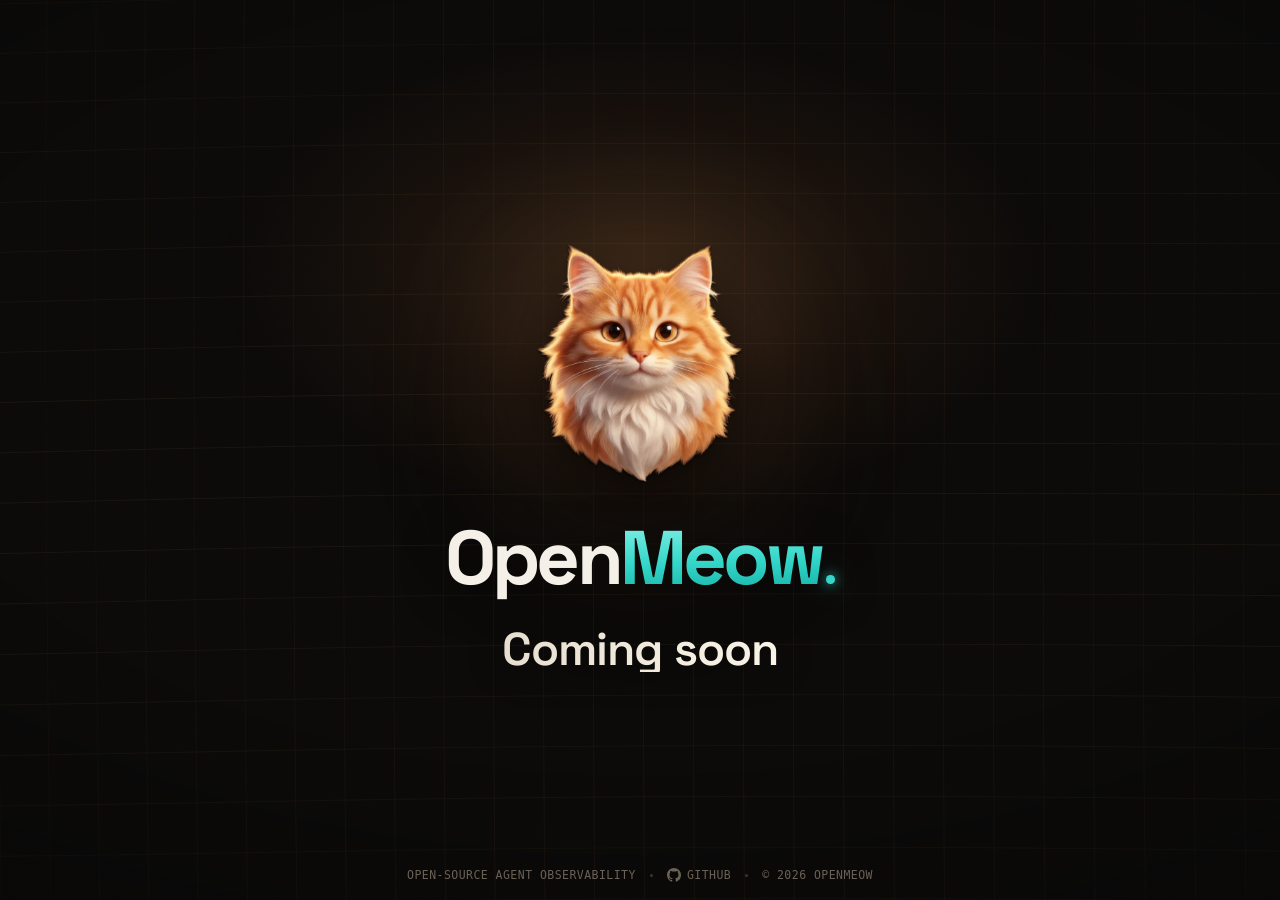
==== preview.html @ 69ee5009 "Preview: teal accent wordmark, drop tagline (warm bg + grid unchanged)" ====
<!DOCTYPE html>
<html lang="en">
<head>
<meta charset="UTF-8" />
<meta name="viewport" content="width=device-width, initial-scale=1.0" />
<title>OpenMeow — See your agents work. Coming soon.</title>
<meta name="description" content="OpenMeow is the open-source observability layer for AI agents. Every process registers as a cat. Coming soon." />
<meta property="og:title" content="OpenMeow — Coming soon" />
<meta property="og:description" content="See your agents work. The open-source observability layer for AI agents." />
<meta property="og:image" content="https://openmeow.io/og.jpg" />
<meta property="og:image:width" content="1200" />
<meta property="og:image:height" content="630" />
<meta property="og:url" content="https://openmeow.io/" />
<meta name="twitter:card" content="summary_large_image" />
<meta name="twitter:image" content="https://openmeow.io/og.jpg" />
<meta name="theme-color" content="#0B0A09" />
<link rel="icon" type="image/svg+xml" href="data:image/svg+xml;utf8,<svg xmlns='http://www.w3.org/2000/svg' viewBox='0 0 100 100'><circle cx='50' cy='55' r='30' fill='%23F2B366'/><path d='M24 34 L30 11 L47 29 Z M76 34 L70 11 L53 29 Z' fill='%23F2B366'/><circle cx='40' cy='53' r='4' fill='%23140F0A'/><circle cx='60' cy='53' r='4' fill='%23140F0A'/></svg>" />
<link rel="preconnect" href="https://fonts.googleapis.com" />
<link rel="preconnect" href="https://fonts.gstatic.com" crossorigin />
<link href="https://fonts.googleapis.com/css2?family=Space+Grotesk:wght@500;600;700&display=swap" rel="stylesheet" />
<style>
  :root {
    --bg: #0B0A09;
    --ink: #F4EFE7;
    --muted: #9A8F82;
    --faint: #6A6157;
    --gold: #F2B366;
    --gold-hi: #FFD9A0;
    --teal-hi: #86F1E7;
    --teal: #33D6C8;
    --teal-lo: #15AEA4;
    --hair: rgba(255,232,205,.10);
    --display: 'Space Grotesk', system-ui, -apple-system, sans-serif;
    --sans: -apple-system, BlinkMacSystemFont, 'SF Pro Text', system-ui, sans-serif;
    --mono: ui-monospace, 'SF Mono', 'JetBrains Mono', Menlo, monospace;
    --ease: cubic-bezier(.22,1,.36,1);
    --ease-out: cubic-bezier(.16,1,.3,1);
  }
  * { margin: 0; padding: 0; box-sizing: border-box; }
  ::selection { background: rgba(51,214,200,.30); color: #EAFFFB; }
  html, body { height: 100%; overscroll-behavior: none; }
  body {
    background: var(--bg);
    color: var(--ink);
    font-family: var(--sans);
    overflow-x: hidden;
    -webkit-font-smoothing: antialiased;
    text-rendering: optimizeLegibility;
  }
  #flow { position: fixed; inset: 0; width: 100%; height: 100%; z-index: 0; display: block; }
  .glow {
    position: fixed; inset: 0; z-index: 1; pointer-events: none;
    background:
      radial-gradient(46% 38% at 50% 30%, rgba(255,170,94,.16) 0%, rgba(255,138,66,.05) 42%, transparent 72%),
      radial-gradient(130% 100% at 50% 42%, transparent 44%, rgba(3,2,1,.62) 100%);
  }
  .grain {
    position: fixed; inset: 0; z-index: 2; pointer-events: none; opacity: .045; mix-blend-mode: overlay;
    background-image: url("data:image/svg+xml,%3Csvg xmlns='http://www.w3.org/2000/svg' width='140' height='140'%3E%3Cfilter id='n'%3E%3CfeTurbulence type='fractalNoise' baseFrequency='0.85' numOctaves='2'/%3E%3C/filter%3E%3Crect width='100%25' height='100%25' filter='url(%23n)'/%3E%3C/svg%3E");
  }
  .wrap {
    position: relative; z-index: 3;
    min-height: 100svh;
    display: flex; flex-direction: column;
    align-items: center; justify-content: center;
    text-align: center; padding: 56px 22px 92px;
  }
  .reveal { opacity: 0; animation: rise .9s var(--ease-out) both; }
  @keyframes rise { from { opacity: 0; transform: translateY(18px); } to { opacity: 1; transform: translateY(0); } }
  .cat-wrap { position: relative; display: block; line-height: 0; animation-delay: .04s; }
  .cat {
    width: min(316px, 56vw);
    aspect-ratio: 1 / 1;
    object-fit: contain;
    will-change: transform;
    animation: float 7.5s var(--ease) infinite;
    filter:
      drop-shadow(0 2px 1px rgba(0,0,0,.55))
      drop-shadow(0 18px 24px rgba(0,0,0,.42))
      drop-shadow(0 44px 60px rgba(0,0,0,.4))
      drop-shadow(0 0 76px rgba(255,150,80,.17));
  }
  @keyframes float { 0%,100% { transform: translateY(0); } 50% { transform: translateY(-11px); } }
  .wordmark {
    font-family: var(--display); font-weight: 700;
    font-size: clamp(33px, 7vw, 76px);
    letter-spacing: -0.05em; line-height: 1;
    margin-top: 12px; user-select: none;
    display: flex; align-items: baseline; justify-content: center;
    filter: drop-shadow(0 6px 24px rgba(0,0,0,.45));
    animation-delay: .16s;
  }
  .wordmark .open { color: var(--ink); }
  .wordmark .meow {
    background: linear-gradient(178deg, var(--teal-hi) 0%, var(--teal) 55%, var(--teal-lo) 100%);
    -webkit-background-clip: text; background-clip: text;
    -webkit-text-fill-color: transparent; color: transparent;
  }
  .wordmark .dot {
    align-self: baseline; margin-left: 0.05em;
    width: 0.115em; height: 0.115em; border-radius: 50%;
    background: var(--teal);
    box-shadow: 0 0 12px rgba(51,214,200,.9), 0 0 26px rgba(51,214,200,.45);
    animation: pulse 3s var(--ease) infinite;
  }
  @keyframes pulse { 0%,100% { opacity: 1; transform: scale(1); } 50% { opacity: .5; transform: scale(.9); } }
  .coming {
    margin-top: 30px;
    font-family: var(--display); font-weight: 600;
    font-size: clamp(23px, 4.2vw, 46px);
    letter-spacing: -0.02em; line-height: 1;
    background: linear-gradient(100deg, #E7DECF 0%, #FBF5EA 42%, #FFFFFF 50%, #FBF5EA 58%, #E7DECF 100%);
    background-size: 260% 100%;
    -webkit-background-clip: text; background-clip: text;
    -webkit-text-fill-color: transparent; color: transparent;
    filter: drop-shadow(0 4px 18px rgba(0,0,0,.35));
    animation: rise .9s var(--ease-out) both, sheen 7s var(--ease) 1s infinite;
    animation-delay: .30s, 0s;
  }
  @keyframes sheen { 0% { background-position: 130% 0; } 55%,100% { background-position: -30% 0; } }
  .foot {
    position: fixed; left: 0; right: 0; bottom: 0; z-index: 3;
    display: flex; align-items: center; justify-content: center; gap: 14px;
    padding: 18px; font-family: var(--mono);
    font-size: 11.5px; letter-spacing: .04em; color: var(--faint);
    text-transform: uppercase;
    animation-delay: .46s;
  }
  .foot a { color: var(--faint); text-decoration: none; display: inline-flex; align-items: center; gap: 6px; border-radius: 6px; transition: color .3s var(--ease); }
  .foot a:hover { color: var(--teal); }
  .foot a:focus-visible { outline: 2px solid var(--teal); outline-offset: 3px; }
  .foot .sep { width: 3px; height: 3px; border-radius: 50%; background: currentColor; opacity: .5; }
  .foot svg { width: 14px; height: 14px; fill: currentColor; }
  @media (max-width: 460px) { .foot .hide-sm { display: none; } }
  @media (orientation: landscape) and (max-height: 560px) {
    .wrap { padding: 20px 22px 40px; }
    .cat { width: min(132px, 30vh); animation: none; }
    .wordmark { font-size: clamp(26px, 4vw, 40px); margin-top: 6px; }
    .coming { margin-top: 10px; font-size: clamp(20px, 3vw, 30px); }
    .foot { position: static; margin-top: 18px; }
  }
  @media (prefers-reduced-motion: reduce) {
    .reveal, .coming { animation: none !important; opacity: 1 !important; transform: none !important; }
    .cat, .wordmark .dot { animation: none; }
    .coming { background-position: 50% 0; }
  }
</style>
</head>
<body>
<canvas id="flow" aria-hidden="true"></canvas>
<div class="glow" aria-hidden="true"></div>
<div class="grain" aria-hidden="true"></div>
<main class="wrap">
  <span class="cat-wrap reveal">
    <img class="cat" src="cat.webp" width="316" height="316"
         alt="A fluffy ginger cat, the OpenMeow mascot, gazing calmly at you" />
  </span>
  <h1 class="wordmark reveal"><span class="open">Open</span><span class="meow">Meow</span><span class="dot" aria-hidden="true"></span></h1>
  <div class="coming">Coming&nbsp;soon</div>
</main>
<footer class="foot reveal">
  <span>Open-source agent observability</span>
  <span class="sep hide-sm" aria-hidden="true"></span>
  <a class="hide-sm" href="https://github.com/EverythingHertz" target="_blank" rel="noopener noreferrer">
    <svg viewBox="0 0 16 16" aria-hidden="true"><path d="M8 0C3.58 0 0 3.58 0 8c0 3.54 2.29 6.53 5.47 7.59.4.07.55-.17.55-.38 0-.19-.01-.82-.01-1.49-2.01.37-2.53-.49-2.69-.94-.09-.23-.48-.94-.82-1.13-.28-.15-.68-.52-.01-.53.63-.01 1.08.58 1.23.82.72 1.21 1.87.87 2.33.66.07-.52.28-.87.51-1.07-1.78-.2-3.64-.89-3.64-3.95 0-.87.31-1.59.82-2.15-.08-.2-.36-1.02.08-2.12 0 0 .67-.21 2.2.82.64-.18 1.32-.27 2-.27.68 0 1.36.09 2 .27 1.53-1.04 2.2-.82 2.2-.82.44 1.1.16 1.92.08 2.12.51.56.82 1.27.82 2.15 0 3.07-1.87 3.75-3.65 3.95.29.25.54.73.54 1.48 0 1.07-.01 1.93-.01 2.2 0 .21.15.46.55.38A8.01 8.01 0 0016 8c0-4.42-3.58-8-8-8z"/></svg>
    GitHub
  </a>
  <span class="sep" aria-hidden="true"></span>
  <span>© 2026 OpenMeow</span>
</footer>
<script>
(() => {
  const canvas = document.getElementById('flow');
  const ctx = canvas.getContext('2d');
  const reduceMotion = matchMedia('(prefers-reduced-motion: reduce)').matches;
  let W, H, DPR, cols, rows, pts;
  const GAP = 50;
  const mouse = { x: -9999, y: -9999, px: -9999, py: -9999, speed: 0, on: false, w: 0 };
  let idle = false;
  function resize() {
    DPR = Math.min(devicePixelRatio || 1, 2);
    W = innerWidth; H = innerHeight;
    canvas.width = W * DPR; canvas.height = H * DPR;
    ctx.setTransform(DPR, 0, 0, DPR, 0, 0);
    cols = Math.ceil(W / GAP) + 3;
    rows = Math.ceil(H / GAP) + 3;
    pts = [];
    for (let j = 0; j < rows; j++)
      for (let i = 0; i < cols; i++)
        pts.push({ ox: (i - 1) * GAP, oy: (j - 1) * GAP, x: 0, y: 0 });
  }
  resize();
  addEventListener('resize', () => { resize(); wake(); if (reduceMotion) requestAnimationFrame(step); });
  function wake() { if (idle) { idle = false; requestAnimationFrame(step); } }
  function track(x, y) {
    mouse.px = mouse.x; mouse.py = mouse.y;
    mouse.x = x; mouse.y = y;
    mouse.speed = mouse.px < -999 ? 0 : Math.min(60, Math.hypot(x - mouse.px, y - mouse.py));
    mouse.on = true; wake();
  }
  addEventListener('pointermove', e => track(e.clientX, e.clientY), { passive: true });
  addEventListener('touchmove', e => { const t = e.touches[0]; if (t) track(t.clientX, t.clientY); }, { passive: true });
  document.documentElement.addEventListener('pointerleave', () => { mouse.on = false; });
  function flowAngle(x, y, t) {
    return Math.sin(x * 0.0015 + t * 0.00020) * 1.6
         + Math.cos(y * 0.0020 - t * 0.00016) * 1.3
         + Math.sin((x + y) * 0.0009 + t * 0.00010) * 1.0;
  }
  const RADIUS = 208, RADIUS2 = RADIUS * RADIUS;
  function step(t) {
    const amp = reduceMotion ? 0 : 6.5;
    mouse.w += ((mouse.on ? 1 : 0) - mouse.w) * 0.09;
    for (const p of pts) {
      const a = flowAngle(p.ox, p.oy, t);
      let dx = Math.cos(a) * amp;
      let dy = Math.sin(a * 1.3) * amp;
      const mx = p.ox - mouse.x, my = p.oy - mouse.y;
      const d2 = mx * mx + my * my;
      if (d2 < RADIUS2) {
        const d = Math.sqrt(d2) || 1;
        const f = (1 - d / RADIUS);
        const push = f * f * (22 + mouse.speed * 0.85) * mouse.w;
        dx += (mx / d) * push; dy += (my / d) * push;
      }
      p.x = p.ox + dx; p.y = p.oy + dy;
    }
    ctx.clearRect(0, 0, W, H);
    for (let j = 0; j < rows; j++) {
      ctx.beginPath();
      for (let i = 0; i < cols; i++) { const p = pts[j * cols + i]; i === 0 ? ctx.moveTo(p.x, p.y) : ctx.lineTo(p.x, p.y); }
      const g = j / rows;
      ctx.strokeStyle = `rgba(240,182,112,${0.028 + 0.03 * Math.sin(g * Math.PI)})`;
      ctx.lineWidth = 1; ctx.stroke();
    }
    for (let i = 0; i < cols; i++) {
      ctx.beginPath();
      for (let j = 0; j < rows; j++) { const p = pts[j * cols + i]; j === 0 ? ctx.moveTo(p.x, p.y) : ctx.lineTo(p.x, p.y); }
      const g = i / cols;
      ctx.strokeStyle = `rgba(226,142,92,${0.026 + 0.03 * Math.sin(g * Math.PI)})`;
      ctx.lineWidth = 1; ctx.stroke();
    }
    if (mouse.w > 0.01) {
      for (const p of pts) {
        const mx = p.ox - mouse.x, my = p.oy - mouse.y;
        const d2 = mx * mx + my * my;
        if (d2 < RADIUS2 * 0.6) {
          const f = 1 - Math.sqrt(d2) / (RADIUS * 0.78);
          ctx.fillStyle = `rgba(255,205,130,${f * 0.5 * mouse.w})`;
          ctx.beginPath(); ctx.arc(p.x, p.y, 1 + f * 1.5, 0, 7); ctx.fill();
        }
      }
      const g = ctx.createRadialGradient(mouse.x, mouse.y, 0, mouse.x, mouse.y, RADIUS);
      g.addColorStop(0, `rgba(255,172,92,${.055 * mouse.w})`);
      g.addColorStop(1, 'rgba(255,172,92,0)');
      ctx.fillStyle = g;
      ctx.fillRect(mouse.x - RADIUS, mouse.y - RADIUS, RADIUS * 2, RADIUS * 2);
    }
    mouse.speed *= 0.92;
    if (reduceMotion && mouse.w < 0.01) { idle = true; } else { requestAnimationFrame(step); }
  }
  requestAnimationFrame(step);
})();
(() => {
  const rm = matchMedia('(prefers-reduced-motion: reduce)').matches;
  const cat = document.querySelector('.cat');
  const glow = document.querySelector('.glow');
  if (rm) return;
  cat.style.animation = 'none';
  let tx = 0, ty = 0, x = 0, y = 0;
  const aim = (cx, cy) => { tx = (cx / innerWidth - .5) * 2; ty = (cy / innerHeight - .5) * 2; };
  addEventListener('pointermove', e => aim(e.clientX, e.clientY), { passive: true });
  addEventListener('touchmove', e => { const t = e.touches[0]; if (t) aim(t.clientX, t.clientY); }, { passive: true });
  (function loop(now) {
    x += (tx - x) * .045; y += (ty - y) * .045;
    const bob = Math.sin(now * 0.00088) * 9;
    cat.style.transform = `translate(${(-x * 9).toFixed(2)}px, ${(-y * 5 + bob).toFixed(2)}px)`;
    glow.style.transform = `translate(${(x * 13).toFixed(2)}px, ${(y * 9).toFixed(2)}px)`;
    requestAnimationFrame(loop);
  })(0);
})();
</script>
</body>
</html>
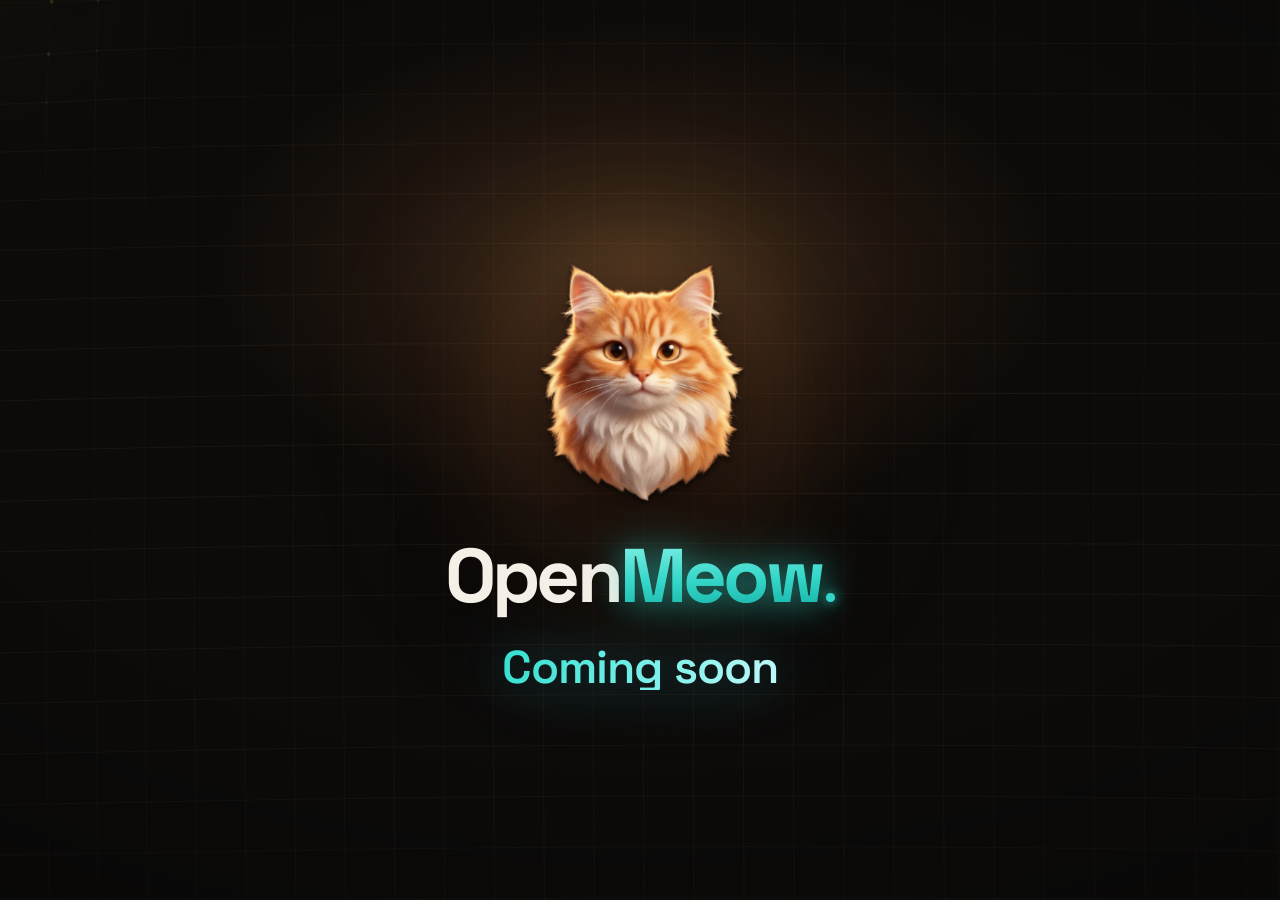
==== commit 2c1e60b1: "Preview: remove footer, cool gradient on Coming soon, deeper shadows + glow" ====
--- a/preview.html
+++ b/preview.html
@@ -51,7 +51,7 @@
   .glow {
     position: fixed; inset: 0; z-index: 1; pointer-events: none;
     background:
-      radial-gradient(46% 38% at 50% 30%, rgba(255,170,94,.16) 0%, rgba(255,138,66,.05) 42%, transparent 72%),
+      radial-gradient(48% 40% at 50% 30%, rgba(255,176,100,.22) 0%, rgba(255,140,68,.07) 42%, transparent 72%),
       radial-gradient(130% 100% at 50% 42%, transparent 44%, rgba(3,2,1,.62) 100%);
   }
   .grain {
@@ -63,7 +63,7 @@
     min-height: 100svh;
     display: flex; flex-direction: column;
     align-items: center; justify-content: center;
-    text-align: center; padding: 56px 22px 92px;
+    text-align: center; padding: 56px 22px 56px;
   }
   .reveal { opacity: 0; animation: rise .9s var(--ease-out) both; }
   @keyframes rise { from { opacity: 0; transform: translateY(18px); } to { opacity: 1; transform: translateY(0); } }
@@ -75,10 +75,11 @@
     will-change: transform;
     animation: float 7.5s var(--ease) infinite;
     filter:
-      drop-shadow(0 2px 1px rgba(0,0,0,.55))
-      drop-shadow(0 18px 24px rgba(0,0,0,.42))
-      drop-shadow(0 44px 60px rgba(0,0,0,.4))
-      drop-shadow(0 0 76px rgba(255,150,80,.17));
+      drop-shadow(0 3px 2px rgba(0,0,0,.6))
+      drop-shadow(0 20px 30px rgba(0,0,0,.5))
+      drop-shadow(0 48px 74px rgba(0,0,0,.46))
+      drop-shadow(0 0 54px rgba(255,150,80,.22))
+      drop-shadow(0 0 110px rgba(255,140,70,.16));
   }
   @keyframes float { 0%,100% { transform: translateY(0); } 50% { transform: translateY(-11px); } }
   .wordmark {
@@ -87,7 +88,7 @@
     letter-spacing: -0.05em; line-height: 1;
     margin-top: 12px; user-select: none;
     display: flex; align-items: baseline; justify-content: center;
-    filter: drop-shadow(0 6px 24px rgba(0,0,0,.45));
+    filter: drop-shadow(0 8px 28px rgba(0,0,0,.55));
     animation-delay: .16s;
   }
   .wordmark .open { color: var(--ink); }
@@ -95,6 +96,7 @@
     background: linear-gradient(178deg, var(--teal-hi) 0%, var(--teal) 55%, var(--teal-lo) 100%);
     -webkit-background-clip: text; background-clip: text;
     -webkit-text-fill-color: transparent; color: transparent;
+    filter: drop-shadow(0 0 22px rgba(51,214,200,.5)) drop-shadow(0 3px 12px rgba(51,214,200,.28));
   }
   .wordmark .dot {
     align-self: baseline; margin-left: 0.05em;
@@ -109,35 +111,20 @@
     font-family: var(--display); font-weight: 600;
     font-size: clamp(23px, 4.2vw, 46px);
     letter-spacing: -0.02em; line-height: 1;
-    background: linear-gradient(100deg, #E7DECF 0%, #FBF5EA 42%, #FFFFFF 50%, #FBF5EA 58%, #E7DECF 100%);
+    background: linear-gradient(100deg, #34E0D0 0%, #7DF0EA 22%, #EAFEFF 50%, #93E0FF 74%, #46B4F2 100%);
     background-size: 260% 100%;
     -webkit-background-clip: text; background-clip: text;
     -webkit-text-fill-color: transparent; color: transparent;
-    filter: drop-shadow(0 4px 18px rgba(0,0,0,.35));
+    filter: drop-shadow(0 4px 18px rgba(0,0,0,.4)) drop-shadow(0 0 26px rgba(79,208,232,.42));
     animation: rise .9s var(--ease-out) both, sheen 7s var(--ease) 1s infinite;
     animation-delay: .30s, 0s;
   }
   @keyframes sheen { 0% { background-position: 130% 0; } 55%,100% { background-position: -30% 0; } }
-  .foot {
-    position: fixed; left: 0; right: 0; bottom: 0; z-index: 3;
-    display: flex; align-items: center; justify-content: center; gap: 14px;
-    padding: 18px; font-family: var(--mono);
-    font-size: 11.5px; letter-spacing: .04em; color: var(--faint);
-    text-transform: uppercase;
-    animation-delay: .46s;
-  }
-  .foot a { color: var(--faint); text-decoration: none; display: inline-flex; align-items: center; gap: 6px; border-radius: 6px; transition: color .3s var(--ease); }
-  .foot a:hover { color: var(--teal); }
-  .foot a:focus-visible { outline: 2px solid var(--teal); outline-offset: 3px; }
-  .foot .sep { width: 3px; height: 3px; border-radius: 50%; background: currentColor; opacity: .5; }
-  .foot svg { width: 14px; height: 14px; fill: currentColor; }
-  @media (max-width: 460px) { .foot .hide-sm { display: none; } }
   @media (orientation: landscape) and (max-height: 560px) {
     .wrap { padding: 20px 22px 40px; }
     .cat { width: min(132px, 30vh); animation: none; }
     .wordmark { font-size: clamp(26px, 4vw, 40px); margin-top: 6px; }
     .coming { margin-top: 10px; font-size: clamp(20px, 3vw, 30px); }
-    .foot { position: static; margin-top: 18px; }
   }
   @media (prefers-reduced-motion: reduce) {
     .reveal, .coming { animation: none !important; opacity: 1 !important; transform: none !important; }
@@ -158,16 +145,6 @@
   <h1 class="wordmark reveal"><span class="open">Open</span><span class="meow">Meow</span><span class="dot" aria-hidden="true"></span></h1>
   <div class="coming">Coming&nbsp;soon</div>
 </main>
-<footer class="foot reveal">
-  <span>Open-source agent observability</span>
-  <span class="sep hide-sm" aria-hidden="true"></span>
-  <a class="hide-sm" href="https://github.com/EverythingHertz" target="_blank" rel="noopener noreferrer">
-    <svg viewBox="0 0 16 16" aria-hidden="true"><path d="M8 0C3.58 0 0 3.58 0 8c0 3.54 2.29 6.53 5.47 7.59.4.07.55-.17.55-.38 0-.19-.01-.82-.01-1.49-2.01.37-2.53-.49-2.69-.94-.09-.23-.48-.94-.82-1.13-.28-.15-.68-.52-.01-.53.63-.01 1.08.58 1.23.82.72 1.21 1.87.87 2.33.66.07-.52.28-.87.51-1.07-1.78-.2-3.64-.89-3.64-3.95 0-.87.31-1.59.82-2.15-.08-.2-.36-1.02.08-2.12 0 0 .67-.21 2.2.82.64-.18 1.32-.27 2-.27.68 0 1.36.09 2 .27 1.53-1.04 2.2-.82 2.2-.82.44 1.1.16 1.92.08 2.12.51.56.82 1.27.82 2.15 0 3.07-1.87 3.75-3.65 3.95.29.25.54.73.54 1.48 0 1.07-.01 1.93-.01 2.2 0 .21.15.46.55.38A8.01 8.01 0 0016 8c0-4.42-3.58-8-8-8z"/></svg>
-    GitHub
-  </a>
-  <span class="sep" aria-hidden="true"></span>
-  <span>© 2026 OpenMeow</span>
-</footer>
 <script>
 (() => {
   const canvas = document.getElementById('flow');
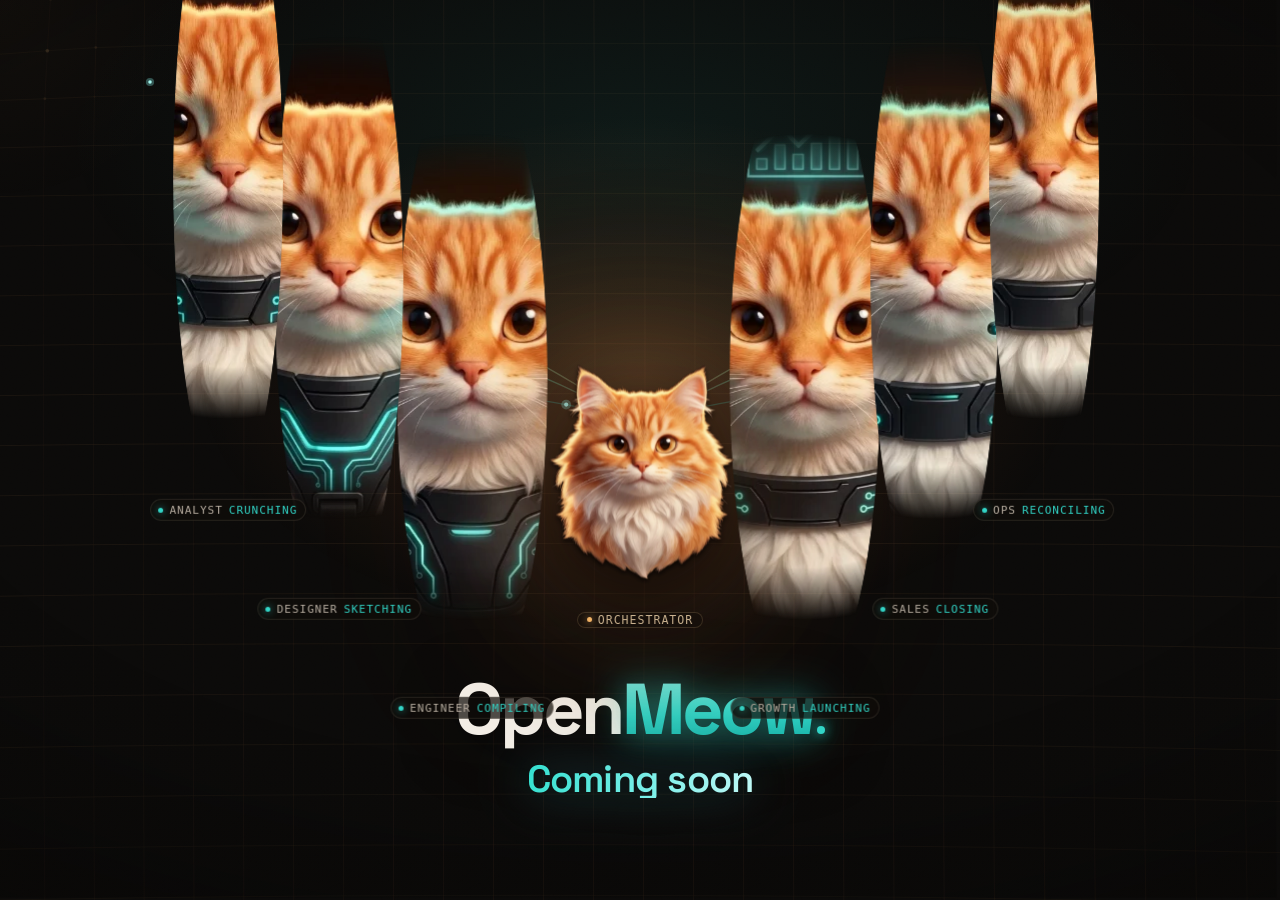
==== commit e632f5cf: "Preview: orchestrator constellation — agent team V-formation, light threads, live status" ====
--- a/preview.html
+++ b/preview.html
@@ -18,6 +18,7 @@
 <link rel="preconnect" href="https://fonts.googleapis.com" />
 <link rel="preconnect" href="https://fonts.gstatic.com" crossorigin />
 <link href="https://fonts.googleapis.com/css2?family=Space+Grotesk:wght@500;600;700&display=swap" rel="stylesheet" />
+<link rel="preload" as="image" href="cat.webp" />
 <style>
   :root {
     --bg: #0B0A09;
@@ -51,7 +52,8 @@
   .glow {
     position: fixed; inset: 0; z-index: 1; pointer-events: none;
     background:
-      radial-gradient(48% 40% at 50% 30%, rgba(255,176,100,.22) 0%, rgba(255,140,68,.07) 42%, transparent 72%),
+      radial-gradient(48% 40% at 50% 42%, rgba(255,176,100,.20) 0%, rgba(255,140,68,.06) 42%, transparent 72%),
+      radial-gradient(70% 46% at 50% 16%, rgba(51,214,200,.075) 0%, transparent 64%),
       radial-gradient(130% 100% at 50% 42%, transparent 44%, rgba(3,2,1,.62) 100%);
   }
   .grain {
@@ -63,17 +65,101 @@
     min-height: 100svh;
     display: flex; flex-direction: column;
     align-items: center; justify-content: center;
-    text-align: center; padding: 56px 22px 56px;
+    text-align: center; padding: 24px 10px 44px;
   }
   .reveal { opacity: 0; animation: rise .9s var(--ease-out) both; }
   @keyframes rise { from { opacity: 0; transform: translateY(18px); } to { opacity: 1; transform: translateY(0); } }
-  .cat-wrap { position: relative; display: block; line-height: 0; animation-delay: .04s; }
+  .stage {
+    position: relative;
+    width: min(980px, 100vw, 118svh);
+    aspect-ratio: 1000 / 590;
+    flex: none;
+  }
+  .threads { position: absolute; inset: 0; width: 100%; height: 100%; z-index: 1; overflow: visible; }
+  .threads path {
+    fill: none;
+    stroke: url(#tgrad);
+    stroke-width: 1.4;
+    stroke-linecap: round;
+    stroke-dasharray: 1;
+    stroke-dashoffset: 1;
+    animation: draw 1.1s var(--ease) forwards;
+  }
+  @keyframes draw { to { stroke-dashoffset: 0; } }
+  .packet { fill: #A5F6EE; }
+  .packet-halo { fill: rgba(134,241,231,.32); }
+  .agent {
+    position: absolute; z-index: 2;
+    transform: translate(-50%, -50%);
+    display: flex; flex-direction: column; align-items: center; gap: 2.2%;
+    opacity: 0;
+    animation: assemble .8s var(--ease-out) both;
+    will-change: transform;
+  }
+  @keyframes assemble {
+    from { opacity: 0; transform: translate(-50%, -34%) scale(.62); filter: blur(4px); }
+    to   { opacity: 1; transform: translate(-50%, -50%) scale(1); filter: blur(0); }
+  }
+  .agent .pic {
+    width: 100%; aspect-ratio: 1; border-radius: 50%;
+    object-fit: cover;
+    -webkit-mask-image: radial-gradient(circle, #000 58%, transparent 74%);
+    mask-image: radial-gradient(circle, #000 58%, transparent 74%);
+    filter:
+      drop-shadow(0 10px 22px rgba(0,0,0,.55))
+      drop-shadow(0 0 34px rgba(51,214,200,.16));
+    animation: bob 6.4s var(--ease) infinite;
+  }
+  .agent:nth-child(odd) .pic { animation-delay: -3.2s; }
+  @keyframes bob { 0%,100% { transform: translateY(0); } 50% { transform: translateY(-4.5%); } }
+  .agent .tag {
+    display: inline-flex; align-items: center; gap: 6px;
+    font-family: var(--mono); font-size: clamp(8.5px, .95vw, 11px);
+    letter-spacing: .09em; color: #B9AFA2; text-transform: uppercase;
+    padding: .34em .7em; border-radius: 999px;
+    background: rgba(16,13,11,.72);
+    border: 1px solid var(--hair);
+    backdrop-filter: blur(6px);
+    -webkit-backdrop-filter: blur(6px);
+    white-space: nowrap;
+  }
+  .agent .tag .st { color: var(--teal); }
+  .agent .tag .dot {
+    width: 5px; height: 5px; border-radius: 50%;
+    background: var(--teal);
+    box-shadow: 0 0 8px rgba(51,214,200,.9);
+    animation: beat 2.2s var(--ease) infinite;
+  }
+  @keyframes beat { 0%,100% { opacity: 1; transform: scale(1);} 50% { opacity: .35; transform: scale(.7);} }
+  .a1 { left: 33%;   top: 53%; width: 15.4%; --d: .45; animation-delay: .55s; }
+  .a2 { left: 67%;   top: 53%; width: 15.4%; --d: .45; animation-delay: .64s; }
+  .a3 { left: 19.6%; top: 36%; width: 13.2%; --d: .7;  animation-delay: .73s; }
+  .a4 { left: 80.4%; top: 36%; width: 13.2%; --d: .7;  animation-delay: .82s; }
+  .a5 { left: 8.4%;  top: 19%; width: 11.2%; --d: 1;   animation-delay: .91s; }
+  .a6 { left: 91.6%; top: 19%; width: 11.2%; --d: 1;   animation-delay: 1s; }
+  .t1 { animation-delay: .8s; }
+  .t2 { animation-delay: .89s; }
+  .t3 { animation-delay: .98s; }
+  .t4 { animation-delay: 1.07s; }
+  .t5 { animation-delay: 1.16s; }
+  .t6 { animation-delay: 1.25s; }
+  .cat-wrap {
+    position: absolute; z-index: 3;
+    left: 50%; top: 66.5%;
+    width: 29%;
+    line-height: 0;
+    opacity: 0;
+    animation: riseC .9s var(--ease-out) .04s both;
+  }
+  @keyframes riseC {
+    from { opacity: 0; transform: translate(-50%, -44%); }
+    to   { opacity: 1; transform: translate(-50%, -50%); }
+  }
   .cat {
-    width: min(316px, 56vw);
+    width: 100%;
     aspect-ratio: 1 / 1;
     object-fit: contain;
     will-change: transform;
-    animation: float 7.5s var(--ease) infinite;
     filter:
       drop-shadow(0 3px 2px rgba(0,0,0,.6))
       drop-shadow(0 20px 30px rgba(0,0,0,.5))
@@ -81,15 +167,34 @@
       drop-shadow(0 0 54px rgba(255,150,80,.22))
       drop-shadow(0 0 110px rgba(255,140,70,.16));
   }
-  @keyframes float { 0%,100% { transform: translateY(0); } 50% { transform: translateY(-11px); } }
+  .orch {
+    position: absolute; left: 50%; top: 96%;
+    transform: translateX(-50%);
+    display: inline-flex; align-items: center; gap: 6px;
+    font-family: var(--mono); font-size: clamp(9px, 1vw, 11.5px);
+    letter-spacing: .09em; color: #C9B18F; text-transform: uppercase;
+    padding: .36em .75em; border-radius: 999px;
+    background: rgba(22,16,11,.78);
+    border: 1px solid rgba(255,208,150,.16);
+    backdrop-filter: blur(6px);
+    -webkit-backdrop-filter: blur(6px);
+    white-space: nowrap;
+  }
+  .orch .dot {
+    width: 5px; height: 5px; border-radius: 50%;
+    background: var(--gold);
+    box-shadow: 0 0 8px rgba(242,179,102,.95);
+    animation: beat 2.2s var(--ease) infinite;
+  }
   .wordmark {
     font-family: var(--display); font-weight: 700;
-    font-size: clamp(33px, 7vw, 76px);
+    font-size: clamp(33px, 6.4vw, 72px);
     letter-spacing: -0.05em; line-height: 1;
-    margin-top: 12px; user-select: none;
+    margin-top: clamp(4px, 1.4vh, 18px);
+    user-select: none;
     display: flex; align-items: baseline; justify-content: center;
     filter: drop-shadow(0 8px 28px rgba(0,0,0,.55));
-    animation-delay: .16s;
+    animation-delay: 1.15s;
   }
   .wordmark .open { color: var(--ink); }
   .wordmark .meow {
@@ -98,7 +203,7 @@
     -webkit-text-fill-color: transparent; color: transparent;
     filter: drop-shadow(0 0 22px rgba(51,214,200,.5)) drop-shadow(0 3px 12px rgba(51,214,200,.28));
   }
-  .wordmark .dot {
+  .wordmark .dotp {
     align-self: baseline; margin-left: 0.05em;
     width: 0.115em; height: 0.115em; border-radius: 50%;
     background: var(--teal);
@@ -107,28 +212,37 @@
   }
   @keyframes pulse { 0%,100% { opacity: 1; transform: scale(1); } 50% { opacity: .5; transform: scale(.9); } }
   .coming {
-    margin-top: 30px;
+    margin-top: clamp(8px, 1.6vh, 20px);
     font-family: var(--display); font-weight: 600;
-    font-size: clamp(23px, 4.2vw, 46px);
+    font-size: clamp(20px, 3.4vw, 38px);
     letter-spacing: -0.02em; line-height: 1;
     background: linear-gradient(100deg, #34E0D0 0%, #7DF0EA 22%, #EAFEFF 50%, #93E0FF 74%, #46B4F2 100%);
     background-size: 260% 100%;
     -webkit-background-clip: text; background-clip: text;
     -webkit-text-fill-color: transparent; color: transparent;
     filter: drop-shadow(0 4px 18px rgba(0,0,0,.4)) drop-shadow(0 0 26px rgba(79,208,232,.42));
-    animation: rise .9s var(--ease-out) both, sheen 7s var(--ease) 1s infinite;
-    animation-delay: .30s, 0s;
+    animation: rise .9s var(--ease-out) both, sheen 7s var(--ease) 1.4s infinite;
+    animation-delay: 1.3s, 0s;
   }
   @keyframes sheen { 0% { background-position: 130% 0; } 55%,100% { background-position: -30% 0; } }
+  @media (max-width: 640px) {
+    .stage { width: 128vw; margin: 0 -14vw; }
+    .a5, .a6, .t5, .t6 { display: none; }
+    .threads g circle:nth-of-type(n+9) { display: none; }
+  }
   @media (orientation: landscape) and (max-height: 560px) {
-    .wrap { padding: 20px 22px 40px; }
-    .cat { width: min(132px, 30vh); animation: none; }
-    .wordmark { font-size: clamp(26px, 4vw, 40px); margin-top: 6px; }
-    .coming { margin-top: 10px; font-size: clamp(20px, 3vw, 30px); }
+    .wrap { padding: 12px 10px 24px; }
+    .stage { width: min(128vh, 96vw); }
+    .wordmark { font-size: clamp(24px, 4vw, 38px); margin-top: 4px; }
+    .coming { margin-top: 6px; font-size: clamp(17px, 2.6vw, 26px); }
   }
   @media (prefers-reduced-motion: reduce) {
     .reveal, .coming { animation: none !important; opacity: 1 !important; transform: none !important; }
-    .cat, .wordmark .dot { animation: none; }
+    .agent { animation: none !important; opacity: 1 !important; transform: translate(-50%,-50%) !important; filter: none !important; }
+    .cat-wrap { animation: none !important; opacity: 1 !important; transform: translate(-50%,-50%) !important; }
+    .agent .pic, .agent .tag .dot, .orch .dot, .wordmark .dotp { animation: none; }
+    .threads path { animation: none; stroke-dashoffset: 0; }
+    .packet, .packet-halo { display: none; }
     .coming { background-position: 50% 0; }
   }
 </style>
@@ -138,11 +252,49 @@
 <div class="glow" aria-hidden="true"></div>
 <div class="grain" aria-hidden="true"></div>
 <main class="wrap">
-  <span class="cat-wrap reveal">
-    <img class="cat" src="cat.webp" width="316" height="316"
-         alt="A fluffy ginger cat, the OpenMeow mascot, gazing calmly at you" />
-  </span>
-  <h1 class="wordmark reveal"><span class="open">Open</span><span class="meow">Meow</span><span class="dot" aria-hidden="true"></span></h1>
+  <div class="stage" role="img" aria-label="A ginger cat orchestrator connected by threads of light to its team of AI agent cats: engineer, growth, designer, sales, analyst, and operations">
+    <svg class="threads" viewBox="0 0 1000 590" preserveAspectRatio="none" aria-hidden="true">
+      <defs>
+        <linearGradient id="tgrad" x1="0" y1="1" x2="0" y2="0">
+          <stop offset="0" stop-color="rgba(242,179,102,.34)"/>
+          <stop offset=".45" stop-color="rgba(51,214,200,.30)"/>
+          <stop offset="1" stop-color="rgba(51,214,200,.12)"/>
+        </linearGradient>
+      </defs>
+      <path class="t1" pathLength="1" d="M500,352 C455,330 400,326 330,313"/>
+      <path class="t2" pathLength="1" d="M500,352 C545,330 600,326 670,313"/>
+      <path class="t3" pathLength="1" d="M500,352 C420,300 305,268 196,212"/>
+      <path class="t4" pathLength="1" d="M500,352 C580,300 695,268 804,212"/>
+      <path class="t5" pathLength="1" d="M500,352 C390,270 220,205 84,112"/>
+      <path class="t6" pathLength="1" d="M500,352 C610,270 780,205 916,112"/>
+      <g aria-hidden="true">
+        <circle class="packet-halo" r="5"><animateMotion dur="3.2s" begin="1.8s" repeatCount="indefinite" path="M330,313 C400,326 455,330 500,352"/></circle>
+        <circle class="packet" r="2.1"><animateMotion dur="3.2s" begin="1.8s" repeatCount="indefinite" path="M330,313 C400,326 455,330 500,352"/></circle>
+        <circle class="packet-halo" r="5"><animateMotion dur="3.4s" begin="2.5s" repeatCount="indefinite" path="M670,313 C600,326 545,330 500,352"/></circle>
+        <circle class="packet" r="2.1"><animateMotion dur="3.4s" begin="2.5s" repeatCount="indefinite" path="M670,313 C600,326 545,330 500,352"/></circle>
+        <circle class="packet-halo" r="4.6"><animateMotion dur="4s" begin="2.1s" repeatCount="indefinite" path="M196,212 C305,268 420,300 500,352"/></circle>
+        <circle class="packet" r="1.9"><animateMotion dur="4s" begin="2.1s" repeatCount="indefinite" path="M196,212 C305,268 420,300 500,352"/></circle>
+        <circle class="packet-halo" r="4.6"><animateMotion dur="4.2s" begin="3s" repeatCount="indefinite" path="M804,212 C695,268 580,300 500,352"/></circle>
+        <circle class="packet" r="1.9"><animateMotion dur="4.2s" begin="3s" repeatCount="indefinite" path="M804,212 C695,268 580,300 500,352"/></circle>
+        <circle class="packet-halo" r="4.2"><animateMotion dur="5s" begin="2.8s" repeatCount="indefinite" path="M84,112 C220,205 390,270 500,352"/></circle>
+        <circle class="packet" r="1.8"><animateMotion dur="5s" begin="2.8s" repeatCount="indefinite" path="M84,112 C220,205 390,270 500,352"/></circle>
+        <circle class="packet-halo" r="4.2"><animateMotion dur="5.2s" begin="3.6s" repeatCount="indefinite" path="M916,112 C780,205 610,270 500,352"/></circle>
+        <circle class="packet" r="1.8"><animateMotion dur="5.2s" begin="3.6s" repeatCount="indefinite" path="M916,112 C780,205 610,270 500,352"/></circle>
+      </g>
+    </svg>
+    <figure class="agent a1"><img class="pic" src="a-engineer.webp" alt="" width="640" height="640" /><figcaption class="tag"><span class="dot" aria-hidden="true"></span><span class="role">Engineer</span><span class="st">compiling</span></figcaption></figure>
+    <figure class="agent a2"><img class="pic" src="a-growth.webp" alt="" width="640" height="640" /><figcaption class="tag"><span class="dot" aria-hidden="true"></span><span class="role">Growth</span><span class="st">launching</span></figcaption></figure>
+    <figure class="agent a3"><img class="pic" src="a-designer.webp" alt="" width="640" height="640" /><figcaption class="tag"><span class="dot" aria-hidden="true"></span><span class="role">Designer</span><span class="st">sketching</span></figcaption></figure>
+    <figure class="agent a4"><img class="pic" src="a-sales.webp" alt="" width="640" height="640" /><figcaption class="tag"><span class="dot" aria-hidden="true"></span><span class="role">Sales</span><span class="st">closing</span></figcaption></figure>
+    <figure class="agent a5"><img class="pic" src="a-analyst.webp" alt="" width="640" height="640" /><figcaption class="tag"><span class="dot" aria-hidden="true"></span><span class="role">Analyst</span><span class="st">crunching</span></figcaption></figure>
+    <figure class="agent a6"><img class="pic" src="a-ops.webp" alt="" width="640" height="640" /><figcaption class="tag"><span class="dot" aria-hidden="true"></span><span class="role">Ops</span><span class="st">reconciling</span></figcaption></figure>
+    <span class="cat-wrap">
+      <img class="cat" src="cat.webp" width="316" height="316"
+           alt="A fluffy ginger cat, the OpenMeow orchestrator, gazing calmly at you" />
+      <span class="orch"><span class="dot" aria-hidden="true"></span>Orchestrator</span>
+    </span>
+  </div>
+  <h1 class="wordmark reveal"><span class="open">Open</span><span class="meow">Meow</span><span class="dotp" aria-hidden="true"></span></h1>
   <div class="coming">Coming&nbsp;soon</div>
 </main>
 <script>
@@ -239,19 +391,25 @@
 })();
 (() => {
   const rm = matchMedia('(prefers-reduced-motion: reduce)').matches;
+  if (rm) return;
   const cat = document.querySelector('.cat');
   const glow = document.querySelector('.glow');
-  if (rm) return;
-  cat.style.animation = 'none';
+  const agents = [...document.querySelectorAll('.agent')];
+  const depths = agents.map(a => parseFloat(getComputedStyle(a).getPropertyValue('--d')) || .6);
   let tx = 0, ty = 0, x = 0, y = 0;
   const aim = (cx, cy) => { tx = (cx / innerWidth - .5) * 2; ty = (cy / innerHeight - .5) * 2; };
   addEventListener('pointermove', e => aim(e.clientX, e.clientY), { passive: true });
   addEventListener('touchmove', e => { const t = e.touches[0]; if (t) aim(t.clientX, t.clientY); }, { passive: true });
   (function loop(now) {
     x += (tx - x) * .045; y += (ty - y) * .045;
-    const bob = Math.sin(now * 0.00088) * 9;
-    cat.style.transform = `translate(${(-x * 9).toFixed(2)}px, ${(-y * 5 + bob).toFixed(2)}px)`;
+    const bob = Math.sin(now * 0.00088) * 7;
+    cat.style.transform = `translate(${(-x * 8).toFixed(2)}px, ${(-y * 5 + bob).toFixed(2)}px)`;
     glow.style.transform = `translate(${(x * 13).toFixed(2)}px, ${(y * 9).toFixed(2)}px)`;
+    for (let i = 0; i < agents.length; i++) {
+      const d = depths[i];
+      agents[i].style.marginLeft = (x * 14 * d).toFixed(2) + 'px';
+      agents[i].style.marginTop = (y * 10 * d).toFixed(2) + 'px';
+    }
     requestAnimationFrame(loop);
   })(0);
 })();
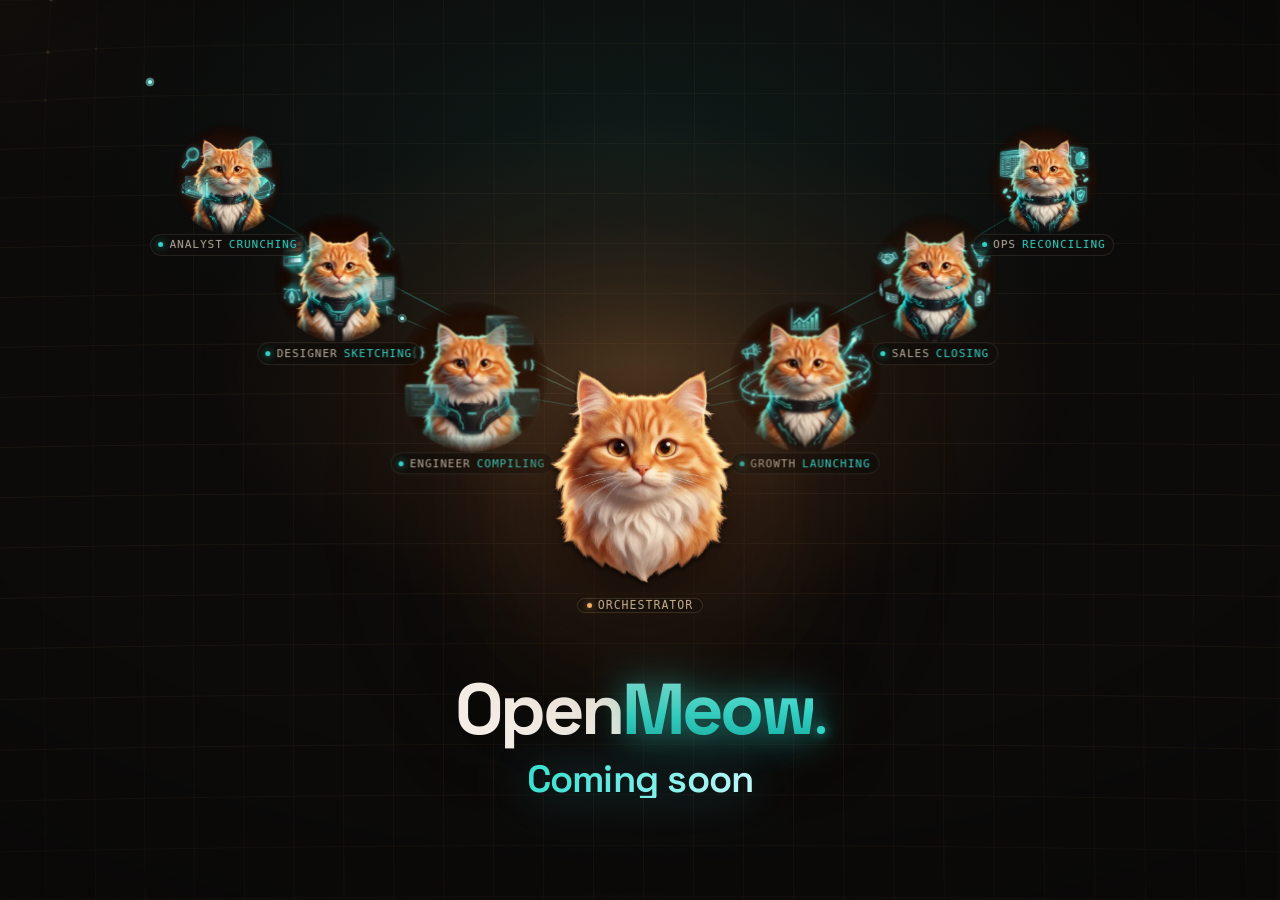
==== commit 0bdaec68: "Fix: force square agent portraits (height:auto + aspect-ratio)" ====
--- a/preview.html
+++ b/preview.html
@@ -101,7 +101,7 @@
     to   { opacity: 1; transform: translate(-50%, -50%) scale(1); filter: blur(0); }
   }
   .agent .pic {
-    width: 100%; aspect-ratio: 1; border-radius: 50%;
+    width: 100%; height: auto; aspect-ratio: 1 / 1; border-radius: 50%;
     object-fit: cover;
     -webkit-mask-image: radial-gradient(circle, #000 58%, transparent 74%);
     mask-image: radial-gradient(circle, #000 58%, transparent 74%);
@@ -156,7 +156,7 @@
     to   { opacity: 1; transform: translate(-50%, -50%); }
   }
   .cat {
-    width: 100%;
+    width: 100%; height: auto;
     aspect-ratio: 1 / 1;
     object-fit: contain;
     will-change: transform;
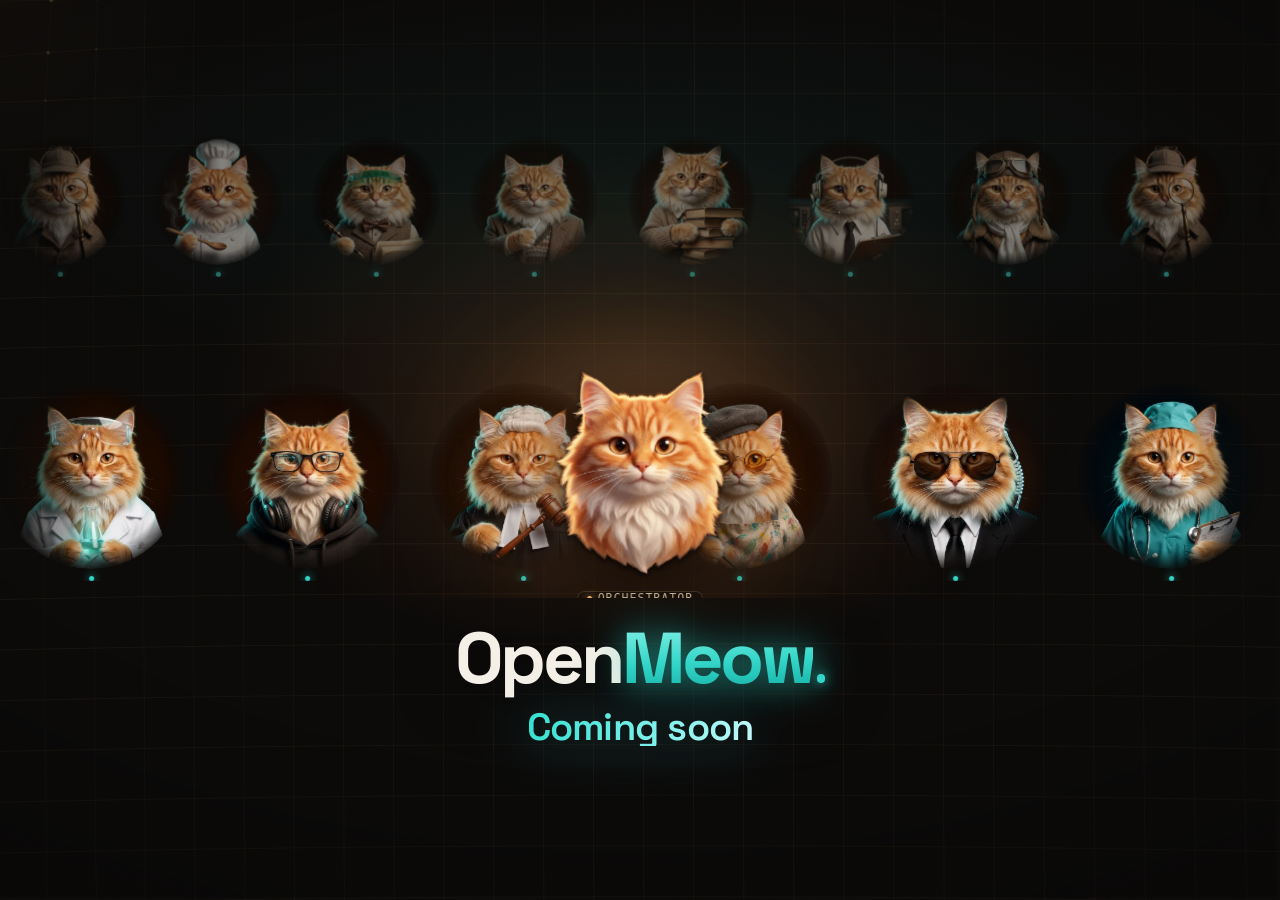
==== commit 540d4028: "Preview: agent parade — hero orchestrator + dual-depth scrolling roster of 14" ====
--- a/preview.html
+++ b/preview.html
@@ -52,8 +52,8 @@
   .glow {
     position: fixed; inset: 0; z-index: 1; pointer-events: none;
     background:
-      radial-gradient(48% 40% at 50% 42%, rgba(255,176,100,.20) 0%, rgba(255,140,68,.06) 42%, transparent 72%),
-      radial-gradient(70% 46% at 50% 16%, rgba(51,214,200,.075) 0%, transparent 64%),
+      radial-gradient(48% 40% at 50% 46%, rgba(255,176,100,.20) 0%, rgba(255,140,68,.06) 42%, transparent 72%),
+      radial-gradient(80% 36% at 50% 22%, rgba(51,214,200,.06) 0%, transparent 64%),
       radial-gradient(130% 100% at 50% 42%, transparent 44%, rgba(3,2,1,.62) 100%);
   }
   .grain {
@@ -65,95 +65,71 @@
     min-height: 100svh;
     display: flex; flex-direction: column;
     align-items: center; justify-content: center;
-    text-align: center; padding: 24px 10px 44px;
+    text-align: center; padding: 20px 0 44px;
+    overflow: hidden;
   }
   .reveal { opacity: 0; animation: rise .9s var(--ease-out) both; }
   @keyframes rise { from { opacity: 0; transform: translateY(18px); } to { opacity: 1; transform: translateY(0); } }
-  .stage {
+  .parade {
     position: relative;
-    width: min(980px, 100vw, 118svh);
-    aspect-ratio: 1000 / 590;
+    width: 100vw;
+    height: clamp(320px, 52svh, 560px);
     flex: none;
-  }
-  .threads { position: absolute; inset: 0; width: 100%; height: 100%; z-index: 1; overflow: visible; }
-  .threads path {
-    fill: none;
-    stroke: url(#tgrad);
-    stroke-width: 1.4;
-    stroke-linecap: round;
-    stroke-dasharray: 1;
-    stroke-dashoffset: 1;
-    animation: draw 1.1s var(--ease) forwards;
-  }
-  @keyframes draw { to { stroke-dashoffset: 0; } }
-  .packet { fill: #A5F6EE; }
-  .packet-halo { fill: rgba(134,241,231,.32); }
-  .agent {
-    position: absolute; z-index: 2;
-    transform: translate(-50%, -50%);
-    display: flex; flex-direction: column; align-items: center; gap: 2.2%;
+    -webkit-mask-image: linear-gradient(90deg, transparent 0, #000 7%, #000 93%, transparent 100%);
+    mask-image: linear-gradient(90deg, transparent 0, #000 7%, #000 93%, transparent 100%);
+  }
+  .row { position: absolute; left: 0; right: 0; overflow: hidden; }
+  .row-far { top: 2%; z-index: 1; --tw: clamp(74px, 12.5vw, 128px); opacity: .62; filter: saturate(.85) brightness(.82) blur(.4px); }
+  .row-near { bottom: 3.5%; z-index: 2; --tw: clamp(112px, 19vw, 186px); }
+  .track {
+    display: flex; align-items: flex-start; gap: clamp(14px, 2.6vw, 30px);
+    width: max-content;
+    animation: var(--slide) linear infinite;
+    will-change: transform;
+  }
+  .row-near .track { --slide: slideL 64s; }
+  .row-far .track { --slide: slideR 88s; }
+  .row:hover .track { animation-play-state: paused; }
+  @keyframes slideL { from { transform: translateX(0); } to { transform: translateX(-50%); } }
+  @keyframes slideR { from { transform: translateX(-50%); } to { transform: translateX(0); } }
+  .tile {
+    width: var(--tw); flex: none;
+    display: flex; flex-direction: column; align-items: center; gap: 7px;
     opacity: 0;
-    animation: assemble .8s var(--ease-out) both;
-    will-change: transform;
-  }
-  @keyframes assemble {
-    from { opacity: 0; transform: translate(-50%, -34%) scale(.62); filter: blur(4px); }
-    to   { opacity: 1; transform: translate(-50%, -50%) scale(1); filter: blur(0); }
-  }
-  .agent .pic {
+    animation: fadein 1s var(--ease-out) both;
+  }
+  .row-near .tile { animation-delay: .5s; }
+  .row-far .tile { animation-delay: .72s; }
+  @keyframes fadein { from { opacity: 0; } to { opacity: 1; } }
+  .tile img {
     width: 100%; height: auto; aspect-ratio: 1 / 1; border-radius: 50%;
     object-fit: cover;
-    -webkit-mask-image: radial-gradient(circle, #000 58%, transparent 74%);
-    mask-image: radial-gradient(circle, #000 58%, transparent 74%);
+    -webkit-mask-image: radial-gradient(circle, #000 57%, transparent 73%);
+    mask-image: radial-gradient(circle, #000 57%, transparent 73%);
     filter:
       drop-shadow(0 10px 22px rgba(0,0,0,.55))
-      drop-shadow(0 0 34px rgba(51,214,200,.16));
-    animation: bob 6.4s var(--ease) infinite;
-  }
-  .agent:nth-child(odd) .pic { animation-delay: -3.2s; }
-  @keyframes bob { 0%,100% { transform: translateY(0); } 50% { transform: translateY(-4.5%); } }
-  .agent .tag {
-    display: inline-flex; align-items: center; gap: 6px;
-    font-family: var(--mono); font-size: clamp(8.5px, .95vw, 11px);
-    letter-spacing: .09em; color: #B9AFA2; text-transform: uppercase;
-    padding: .34em .7em; border-radius: 999px;
-    background: rgba(16,13,11,.72);
-    border: 1px solid var(--hair);
-    backdrop-filter: blur(6px);
-    -webkit-backdrop-filter: blur(6px);
-    white-space: nowrap;
-  }
-  .agent .tag .st { color: var(--teal); }
-  .agent .tag .dot {
+      drop-shadow(0 0 30px rgba(51,214,200,.13));
+  }
+  .tile .led {
     width: 5px; height: 5px; border-radius: 50%;
     background: var(--teal);
-    box-shadow: 0 0 8px rgba(51,214,200,.9);
+    box-shadow: 0 0 9px rgba(51,214,200,.95), 0 0 20px rgba(51,214,200,.4);
     animation: beat 2.2s var(--ease) infinite;
   }
-  @keyframes beat { 0%,100% { opacity: 1; transform: scale(1);} 50% { opacity: .35; transform: scale(.7);} }
-  .a1 { left: 33%;   top: 53%; width: 15.4%; --d: .45; animation-delay: .55s; }
-  .a2 { left: 67%;   top: 53%; width: 15.4%; --d: .45; animation-delay: .64s; }
-  .a3 { left: 19.6%; top: 36%; width: 13.2%; --d: .7;  animation-delay: .73s; }
-  .a4 { left: 80.4%; top: 36%; width: 13.2%; --d: .7;  animation-delay: .82s; }
-  .a5 { left: 8.4%;  top: 19%; width: 11.2%; --d: 1;   animation-delay: .91s; }
-  .a6 { left: 91.6%; top: 19%; width: 11.2%; --d: 1;   animation-delay: 1s; }
-  .t1 { animation-delay: .8s; }
-  .t2 { animation-delay: .89s; }
-  .t3 { animation-delay: .98s; }
-  .t4 { animation-delay: 1.07s; }
-  .t5 { animation-delay: 1.16s; }
-  .t6 { animation-delay: 1.25s; }
+  .tile:nth-child(odd) .led { animation-delay: -1.1s; }
+  .tile:nth-child(3n) .led { animation-delay: -.6s; }
+  @keyframes beat { 0%,100% { opacity: 1; transform: scale(1);} 50% { opacity: .3; transform: scale(.68);} }
   .cat-wrap {
-    position: absolute; z-index: 3;
-    left: 50%; top: 66.5%;
-    width: 29%;
+    position: absolute; z-index: 5;
+    left: 50%; bottom: 0;
+    width: clamp(190px, 30svh, 300px);
     line-height: 0;
     opacity: 0;
-    animation: riseC .9s var(--ease-out) .04s both;
+    animation: riseC .9s var(--ease-out) .06s both;
   }
   @keyframes riseC {
-    from { opacity: 0; transform: translate(-50%, -44%); }
-    to   { opacity: 1; transform: translate(-50%, -50%); }
+    from { opacity: 0; transform: translate(-50%, 6%); }
+    to   { opacity: 1; transform: translate(-50%, 0); }
   }
   .cat {
     width: 100%; height: auto;
@@ -162,13 +138,13 @@
     will-change: transform;
     filter:
       drop-shadow(0 3px 2px rgba(0,0,0,.6))
-      drop-shadow(0 20px 30px rgba(0,0,0,.5))
-      drop-shadow(0 48px 74px rgba(0,0,0,.46))
-      drop-shadow(0 0 54px rgba(255,150,80,.22))
-      drop-shadow(0 0 110px rgba(255,140,70,.16));
+      drop-shadow(0 20px 30px rgba(0,0,0,.55))
+      drop-shadow(0 48px 74px rgba(0,0,0,.5))
+      drop-shadow(0 0 54px rgba(255,150,80,.24))
+      drop-shadow(0 0 110px rgba(255,140,70,.17));
   }
   .orch {
-    position: absolute; left: 50%; top: 96%;
+    position: absolute; left: 50%; bottom: -8px;
     transform: translateX(-50%);
     display: inline-flex; align-items: center; gap: 6px;
     font-family: var(--mono); font-size: clamp(9px, 1vw, 11.5px);
@@ -190,11 +166,11 @@
     font-family: var(--display); font-weight: 700;
     font-size: clamp(33px, 6.4vw, 72px);
     letter-spacing: -0.05em; line-height: 1;
-    margin-top: clamp(4px, 1.4vh, 18px);
+    margin-top: clamp(14px, 2.6vh, 30px);
     user-select: none;
     display: flex; align-items: baseline; justify-content: center;
     filter: drop-shadow(0 8px 28px rgba(0,0,0,.55));
-    animation-delay: 1.15s;
+    animation-delay: .3s;
   }
   .wordmark .open { color: var(--ink); }
   .wordmark .meow {
@@ -222,27 +198,20 @@
     -webkit-text-fill-color: transparent; color: transparent;
     filter: drop-shadow(0 4px 18px rgba(0,0,0,.4)) drop-shadow(0 0 26px rgba(79,208,232,.42));
     animation: rise .9s var(--ease-out) both, sheen 7s var(--ease) 1.4s infinite;
-    animation-delay: 1.3s, 0s;
+    animation-delay: .45s, 0s;
   }
   @keyframes sheen { 0% { background-position: 130% 0; } 55%,100% { background-position: -30% 0; } }
-  @media (max-width: 640px) {
-    .stage { width: 128vw; margin: 0 -14vw; }
-    .a5, .a6, .t5, .t6 { display: none; }
-    .threads g circle:nth-of-type(n+9) { display: none; }
-  }
   @media (orientation: landscape) and (max-height: 560px) {
-    .wrap { padding: 12px 10px 24px; }
-    .stage { width: min(128vh, 96vw); }
-    .wordmark { font-size: clamp(24px, 4vw, 38px); margin-top: 4px; }
+    .wrap { padding: 10px 0 22px; }
+    .parade { height: clamp(240px, 58svh, 340px); }
+    .wordmark { font-size: clamp(24px, 4vw, 38px); margin-top: 8px; }
     .coming { margin-top: 6px; font-size: clamp(17px, 2.6vw, 26px); }
   }
   @media (prefers-reduced-motion: reduce) {
-    .reveal, .coming { animation: none !important; opacity: 1 !important; transform: none !important; }
-    .agent { animation: none !important; opacity: 1 !important; transform: translate(-50%,-50%) !important; filter: none !important; }
-    .cat-wrap { animation: none !important; opacity: 1 !important; transform: translate(-50%,-50%) !important; }
-    .agent .pic, .agent .tag .dot, .orch .dot, .wordmark .dotp { animation: none; }
-    .threads path { animation: none; stroke-dashoffset: 0; }
-    .packet, .packet-halo { display: none; }
+    .reveal, .coming, .tile { animation: none !important; opacity: 1 !important; transform: none !important; }
+    .cat-wrap { animation: none !important; opacity: 1 !important; transform: translate(-50%, 0) !important; }
+    .track { animation: none !important; }
+    .tile .led, .orch .dot, .wordmark .dotp { animation: none; }
     .coming { background-position: 50% 0; }
   }
 </style>
@@ -252,42 +221,43 @@
 <div class="glow" aria-hidden="true"></div>
 <div class="grain" aria-hidden="true"></div>
 <main class="wrap">
-  <div class="stage" role="img" aria-label="A ginger cat orchestrator connected by threads of light to its team of AI agent cats: engineer, growth, designer, sales, analyst, and operations">
-    <svg class="threads" viewBox="0 0 1000 590" preserveAspectRatio="none" aria-hidden="true">
-      <defs>
-        <linearGradient id="tgrad" x1="0" y1="1" x2="0" y2="0">
-          <stop offset="0" stop-color="rgba(242,179,102,.34)"/>
-          <stop offset=".45" stop-color="rgba(51,214,200,.30)"/>
-          <stop offset="1" stop-color="rgba(51,214,200,.12)"/>
-        </linearGradient>
-      </defs>
-      <path class="t1" pathLength="1" d="M500,352 C455,330 400,326 330,313"/>
-      <path class="t2" pathLength="1" d="M500,352 C545,330 600,326 670,313"/>
-      <path class="t3" pathLength="1" d="M500,352 C420,300 305,268 196,212"/>
-      <path class="t4" pathLength="1" d="M500,352 C580,300 695,268 804,212"/>
-      <path class="t5" pathLength="1" d="M500,352 C390,270 220,205 84,112"/>
-      <path class="t6" pathLength="1" d="M500,352 C610,270 780,205 916,112"/>
-      <g aria-hidden="true">
-        <circle class="packet-halo" r="5"><animateMotion dur="3.2s" begin="1.8s" repeatCount="indefinite" path="M330,313 C400,326 455,330 500,352"/></circle>
-        <circle class="packet" r="2.1"><animateMotion dur="3.2s" begin="1.8s" repeatCount="indefinite" path="M330,313 C400,326 455,330 500,352"/></circle>
-        <circle class="packet-halo" r="5"><animateMotion dur="3.4s" begin="2.5s" repeatCount="indefinite" path="M670,313 C600,326 545,330 500,352"/></circle>
-        <circle class="packet" r="2.1"><animateMotion dur="3.4s" begin="2.5s" repeatCount="indefinite" path="M670,313 C600,326 545,330 500,352"/></circle>
-        <circle class="packet-halo" r="4.6"><animateMotion dur="4s" begin="2.1s" repeatCount="indefinite" path="M196,212 C305,268 420,300 500,352"/></circle>
-        <circle class="packet" r="1.9"><animateMotion dur="4s" begin="2.1s" repeatCount="indefinite" path="M196,212 C305,268 420,300 500,352"/></circle>
-        <circle class="packet-halo" r="4.6"><animateMotion dur="4.2s" begin="3s" repeatCount="indefinite" path="M804,212 C695,268 580,300 500,352"/></circle>
-        <circle class="packet" r="1.9"><animateMotion dur="4.2s" begin="3s" repeatCount="indefinite" path="M804,212 C695,268 580,300 500,352"/></circle>
-        <circle class="packet-halo" r="4.2"><animateMotion dur="5s" begin="2.8s" repeatCount="indefinite" path="M84,112 C220,205 390,270 500,352"/></circle>
-        <circle class="packet" r="1.8"><animateMotion dur="5s" begin="2.8s" repeatCount="indefinite" path="M84,112 C220,205 390,270 500,352"/></circle>
-        <circle class="packet-halo" r="4.2"><animateMotion dur="5.2s" begin="3.6s" repeatCount="indefinite" path="M916,112 C780,205 610,270 500,352"/></circle>
-        <circle class="packet" r="1.8"><animateMotion dur="5.2s" begin="3.6s" repeatCount="indefinite" path="M916,112 C780,205 610,270 500,352"/></circle>
-      </g>
-    </svg>
-    <figure class="agent a1"><img class="pic" src="a-engineer.webp" alt="" width="640" height="640" /><figcaption class="tag"><span class="dot" aria-hidden="true"></span><span class="role">Engineer</span><span class="st">compiling</span></figcaption></figure>
-    <figure class="agent a2"><img class="pic" src="a-growth.webp" alt="" width="640" height="640" /><figcaption class="tag"><span class="dot" aria-hidden="true"></span><span class="role">Growth</span><span class="st">launching</span></figcaption></figure>
-    <figure class="agent a3"><img class="pic" src="a-designer.webp" alt="" width="640" height="640" /><figcaption class="tag"><span class="dot" aria-hidden="true"></span><span class="role">Designer</span><span class="st">sketching</span></figcaption></figure>
-    <figure class="agent a4"><img class="pic" src="a-sales.webp" alt="" width="640" height="640" /><figcaption class="tag"><span class="dot" aria-hidden="true"></span><span class="role">Sales</span><span class="st">closing</span></figcaption></figure>
-    <figure class="agent a5"><img class="pic" src="a-analyst.webp" alt="" width="640" height="640" /><figcaption class="tag"><span class="dot" aria-hidden="true"></span><span class="role">Analyst</span><span class="st">crunching</span></figcaption></figure>
-    <figure class="agent a6"><img class="pic" src="a-ops.webp" alt="" width="640" height="640" /><figcaption class="tag"><span class="dot" aria-hidden="true"></span><span class="role">Ops</span><span class="st">reconciling</span></figcaption></figure>
+  <div class="parade" role="img" aria-label="A ginger cat orchestrator in front of a flowing panel of its AI agent team — the same cat dressed as a scientist, developer, judge, artist, security guard, doctor, detective, writer, chef, professor, librarian, and mission control">
+    <div class="row row-far" aria-hidden="true">
+      <div class="track">
+        <div class="tile"><img src="b-detective.webp" alt="" width="640" height="640" loading="eager" /><span class="led"></span></div>
+        <div class="tile"><img src="c-chef.webp" alt="" width="640" height="640" loading="eager" /><span class="led"></span></div>
+        <div class="tile"><img src="b-scribe.webp" alt="" width="640" height="640" loading="eager" /><span class="led"></span></div>
+        <div class="tile"><img src="c-professor.webp" alt="" width="640" height="640" loading="eager" /><span class="led"></span></div>
+        <div class="tile"><img src="c-librarian.webp" alt="" width="640" height="640" loading="eager" /><span class="led"></span></div>
+        <div class="tile"><img src="b-ops.webp" alt="" width="640" height="640" loading="eager" /><span class="led"></span></div>
+        <div class="tile"><img src="c-aviator.webp" alt="" width="640" height="640" loading="eager" /><span class="led"></span></div>
+        <div class="tile"><img src="b-detective.webp" alt="" width="640" height="640" loading="eager" /><span class="led"></span></div>
+        <div class="tile"><img src="c-chef.webp" alt="" width="640" height="640" loading="eager" /><span class="led"></span></div>
+        <div class="tile"><img src="b-scribe.webp" alt="" width="640" height="640" loading="eager" /><span class="led"></span></div>
+        <div class="tile"><img src="c-professor.webp" alt="" width="640" height="640" loading="eager" /><span class="led"></span></div>
+        <div class="tile"><img src="c-librarian.webp" alt="" width="640" height="640" loading="eager" /><span class="led"></span></div>
+        <div class="tile"><img src="b-ops.webp" alt="" width="640" height="640" loading="eager" /><span class="led"></span></div>
+        <div class="tile"><img src="c-aviator.webp" alt="" width="640" height="640" loading="eager" /><span class="led"></span></div>
+      </div>
+    </div>
+    <div class="row row-near" aria-hidden="true">
+      <div class="track">
+        <div class="tile"><img src="b-scientist.webp" alt="" width="640" height="640" loading="eager" /><span class="led"></span></div>
+        <div class="tile"><img src="b-dev.webp" alt="" width="640" height="640" loading="eager" /><span class="led"></span></div>
+        <div class="tile"><img src="c-judge.webp" alt="" width="640" height="640" loading="eager" /><span class="led"></span></div>
+        <div class="tile"><img src="b-artist.webp" alt="" width="640" height="640" loading="eager" /><span class="led"></span></div>
+        <div class="tile"><img src="c-guard.webp" alt="" width="640" height="640" loading="eager" /><span class="led"></span></div>
+        <div class="tile"><img src="c-doctor.webp" alt="" width="640" height="640" loading="eager" /><span class="led"></span></div>
+        <div class="tile"><img src="c-toolsmith.webp" alt="" width="640" height="640" loading="eager" /><span class="led"></span></div>
+        <div class="tile"><img src="b-scientist.webp" alt="" width="640" height="640" loading="eager" /><span class="led"></span></div>
+        <div class="tile"><img src="b-dev.webp" alt="" width="640" height="640" loading="eager" /><span class="led"></span></div>
+        <div class="tile"><img src="c-judge.webp" alt="" width="640" height="640" loading="eager" /><span class="led"></span></div>
+        <div class="tile"><img src="b-artist.webp" alt="" width="640" height="640" loading="eager" /><span class="led"></span></div>
+        <div class="tile"><img src="c-guard.webp" alt="" width="640" height="640" loading="eager" /><span class="led"></span></div>
+        <div class="tile"><img src="c-doctor.webp" alt="" width="640" height="640" loading="eager" /><span class="led"></span></div>
+        <div class="tile"><img src="c-toolsmith.webp" alt="" width="640" height="640" loading="eager" /><span class="led"></span></div>
+      </div>
+    </div>
     <span class="cat-wrap">
       <img class="cat" src="cat.webp" width="316" height="316"
            alt="A fluffy ginger cat, the OpenMeow orchestrator, gazing calmly at you" />
@@ -394,22 +364,19 @@
   if (rm) return;
   const cat = document.querySelector('.cat');
   const glow = document.querySelector('.glow');
-  const agents = [...document.querySelectorAll('.agent')];
-  const depths = agents.map(a => parseFloat(getComputedStyle(a).getPropertyValue('--d')) || .6);
+  const near = document.querySelector('.row-near');
+  const far = document.querySelector('.row-far');
   let tx = 0, ty = 0, x = 0, y = 0;
   const aim = (cx, cy) => { tx = (cx / innerWidth - .5) * 2; ty = (cy / innerHeight - .5) * 2; };
   addEventListener('pointermove', e => aim(e.clientX, e.clientY), { passive: true });
   addEventListener('touchmove', e => { const t = e.touches[0]; if (t) aim(t.clientX, t.clientY); }, { passive: true });
   (function loop(now) {
     x += (tx - x) * .045; y += (ty - y) * .045;
-    const bob = Math.sin(now * 0.00088) * 7;
+    const bob = Math.sin(now * 0.00088) * 6;
     cat.style.transform = `translate(${(-x * 8).toFixed(2)}px, ${(-y * 5 + bob).toFixed(2)}px)`;
     glow.style.transform = `translate(${(x * 13).toFixed(2)}px, ${(y * 9).toFixed(2)}px)`;
-    for (let i = 0; i < agents.length; i++) {
-      const d = depths[i];
-      agents[i].style.marginLeft = (x * 14 * d).toFixed(2) + 'px';
-      agents[i].style.marginTop = (y * 10 * d).toFixed(2) + 'px';
-    }
+    near.style.transform = `translate(${(x * 7).toFixed(2)}px, ${(y * 4).toFixed(2)}px)`;
+    far.style.transform = `translate(${(x * 15).toFixed(2)}px, ${(y * 8).toFixed(2)}px)`;
     requestAnimationFrame(loop);
   })(0);
 })();
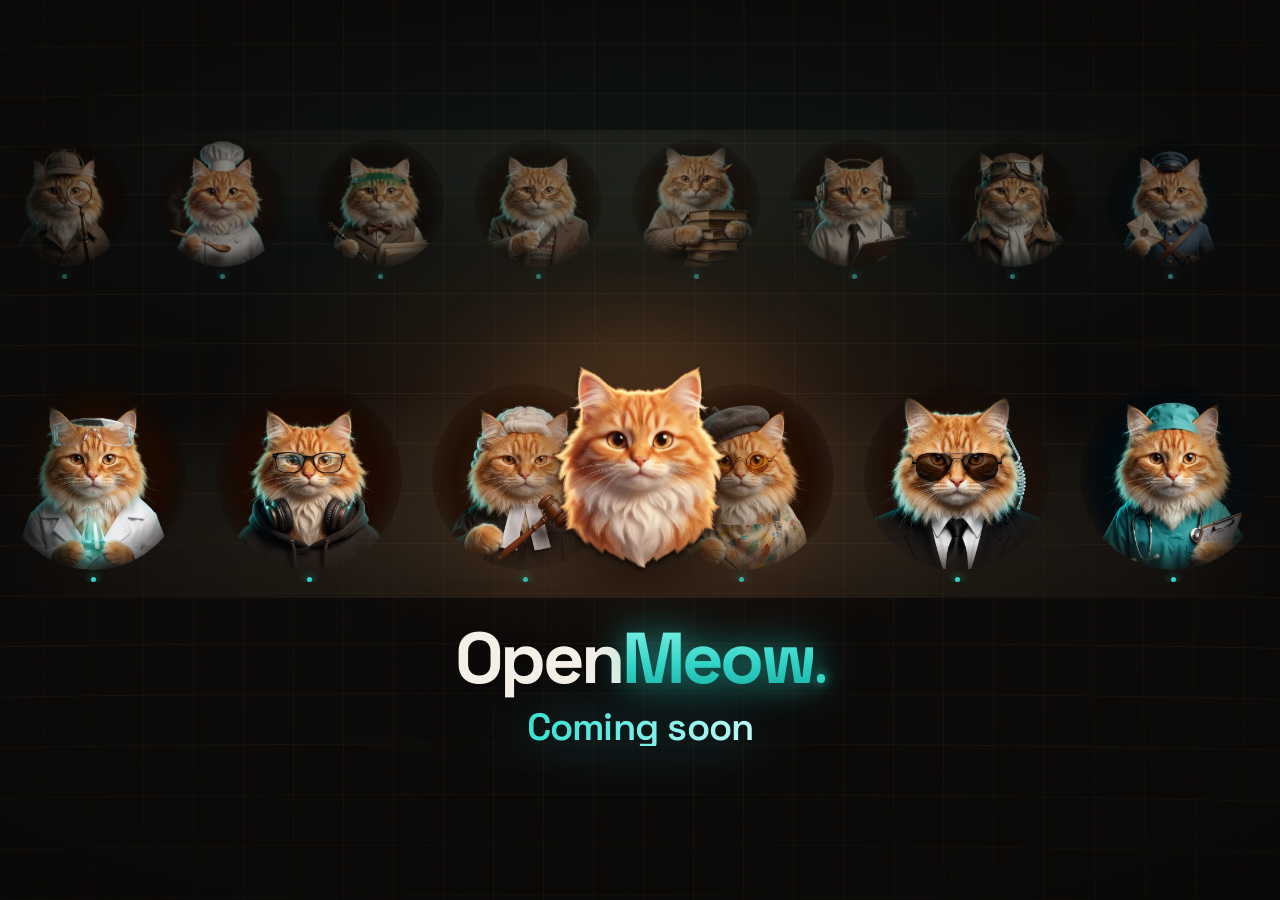
==== commit 578347f1: "Preview: 30-agent parade, beige ambient blend, drop orchestrator chip" ====
--- a/preview.html
+++ b/preview.html
@@ -78,6 +78,13 @@
     -webkit-mask-image: linear-gradient(90deg, transparent 0, #000 7%, #000 93%, transparent 100%);
     mask-image: linear-gradient(90deg, transparent 0, #000 7%, #000 93%, transparent 100%);
   }
+  .parade::before {
+    content: ''; position: absolute; inset: -6% 0; z-index: 0; pointer-events: none;
+    background:
+      radial-gradient(74% 42% at 50% 84%, rgba(218,180,134,.17) 0%, rgba(218,180,134,.06) 52%, transparent 76%),
+      radial-gradient(64% 30% at 50% 10%, rgba(218,180,134,.09) 0%, transparent 70%),
+      linear-gradient(180deg, transparent 68%, rgba(8,5,3,.4) 100%);
+  }
   .row { position: absolute; left: 0; right: 0; overflow: hidden; }
   .row-far { top: 2%; z-index: 1; --tw: clamp(74px, 12.5vw, 128px); opacity: .62; filter: saturate(.85) brightness(.82) blur(.4px); }
   .row-near { bottom: 3.5%; z-index: 2; --tw: clamp(112px, 19vw, 186px); }
@@ -87,8 +94,8 @@
     animation: var(--slide) linear infinite;
     will-change: transform;
   }
-  .row-near .track { --slide: slideL 64s; }
-  .row-far .track { --slide: slideR 88s; }
+  .row-near .track { --slide: slideL 136s; }
+  .row-far .track { --slide: slideR 188s; }
   .row:hover .track { animation-play-state: paused; }
   @keyframes slideL { from { transform: translateX(0); } to { transform: translateX(-50%); } }
   @keyframes slideR { from { transform: translateX(-50%); } to { transform: translateX(0); } }
@@ -104,11 +111,12 @@
   .tile img {
     width: 100%; height: auto; aspect-ratio: 1 / 1; border-radius: 50%;
     object-fit: cover;
-    -webkit-mask-image: radial-gradient(circle, #000 57%, transparent 73%);
-    mask-image: radial-gradient(circle, #000 57%, transparent 73%);
+    -webkit-mask-image: radial-gradient(circle, #000 52%, transparent 78%);
+    mask-image: radial-gradient(circle, #000 52%, transparent 78%);
     filter:
-      drop-shadow(0 10px 22px rgba(0,0,0,.55))
-      drop-shadow(0 0 30px rgba(51,214,200,.13));
+      drop-shadow(0 10px 22px rgba(0,0,0,.5))
+      drop-shadow(0 0 34px rgba(222,176,120,.13))
+      drop-shadow(0 0 18px rgba(51,214,200,.07));
   }
   .tile .led {
     width: 5px; height: 5px; border-radius: 50%;
@@ -142,25 +150,6 @@
       drop-shadow(0 48px 74px rgba(0,0,0,.5))
       drop-shadow(0 0 54px rgba(255,150,80,.24))
       drop-shadow(0 0 110px rgba(255,140,70,.17));
-  }
-  .orch {
-    position: absolute; left: 50%; bottom: -8px;
-    transform: translateX(-50%);
-    display: inline-flex; align-items: center; gap: 6px;
-    font-family: var(--mono); font-size: clamp(9px, 1vw, 11.5px);
-    letter-spacing: .09em; color: #C9B18F; text-transform: uppercase;
-    padding: .36em .75em; border-radius: 999px;
-    background: rgba(22,16,11,.78);
-    border: 1px solid rgba(255,208,150,.16);
-    backdrop-filter: blur(6px);
-    -webkit-backdrop-filter: blur(6px);
-    white-space: nowrap;
-  }
-  .orch .dot {
-    width: 5px; height: 5px; border-radius: 50%;
-    background: var(--gold);
-    box-shadow: 0 0 8px rgba(242,179,102,.95);
-    animation: beat 2.2s var(--ease) infinite;
   }
   .wordmark {
     font-family: var(--display); font-weight: 700;
@@ -211,7 +200,7 @@
     .reveal, .coming, .tile { animation: none !important; opacity: 1 !important; transform: none !important; }
     .cat-wrap { animation: none !important; opacity: 1 !important; transform: translate(-50%, 0) !important; }
     .track { animation: none !important; }
-    .tile .led, .orch .dot, .wordmark .dotp { animation: none; }
+    .tile .led, .wordmark .dotp { animation: none; }
     .coming { background-position: 50% 0; }
   }
 </style>
@@ -221,7 +210,7 @@
 <div class="glow" aria-hidden="true"></div>
 <div class="grain" aria-hidden="true"></div>
 <main class="wrap">
-  <div class="parade" role="img" aria-label="A ginger cat orchestrator in front of a flowing panel of its AI agent team — the same cat dressed as a scientist, developer, judge, artist, security guard, doctor, detective, writer, chef, professor, librarian, and mission control">
+  <div class="parade" role="img" aria-label="A ginger cat orchestrator in front of a flowing panel of its AI agent team — the same cat dressed for thirty different jobs, from scientist and developer to judge, firefighter, magician, and fortune teller">
     <div class="row row-far" aria-hidden="true">
       <div class="track">
         <div class="tile"><img src="b-detective.webp" alt="" width="640" height="640" loading="eager" /><span class="led"></span></div>
@@ -231,6 +220,14 @@
         <div class="tile"><img src="c-librarian.webp" alt="" width="640" height="640" loading="eager" /><span class="led"></span></div>
         <div class="tile"><img src="b-ops.webp" alt="" width="640" height="640" loading="eager" /><span class="led"></span></div>
         <div class="tile"><img src="c-aviator.webp" alt="" width="640" height="640" loading="eager" /><span class="led"></span></div>
+        <div class="tile"><img src="d-mailcat.webp" alt="" width="640" height="640" loading="eager" /><span class="led"></span></div>
+        <div class="tile"><img src="d-photographer.webp" alt="" width="640" height="640" loading="eager" /><span class="led"></span></div>
+        <div class="tile"><img src="d-miner.webp" alt="" width="640" height="640" loading="eager" /><span class="led"></span></div>
+        <div class="tile"><img src="d-fortune.webp" alt="" width="640" height="640" loading="eager" /><span class="led"></span></div>
+        <div class="tile"><img src="e-beekeeper.webp" alt="" width="640" height="640" loading="eager" /><span class="led"></span></div>
+        <div class="tile"><img src="e-lifeguard.webp" alt="" width="640" height="640" loading="eager" /><span class="led"></span></div>
+        <div class="tile"><img src="e-gardener.webp" alt="" width="640" height="640" loading="eager" /><span class="led"></span></div>
+        <div class="tile"><img src="e-archaeologist.webp" alt="" width="640" height="640" loading="eager" /><span class="led"></span></div>
         <div class="tile"><img src="b-detective.webp" alt="" width="640" height="640" loading="eager" /><span class="led"></span></div>
         <div class="tile"><img src="c-chef.webp" alt="" width="640" height="640" loading="eager" /><span class="led"></span></div>
         <div class="tile"><img src="b-scribe.webp" alt="" width="640" height="640" loading="eager" /><span class="led"></span></div>
@@ -238,6 +235,14 @@
         <div class="tile"><img src="c-librarian.webp" alt="" width="640" height="640" loading="eager" /><span class="led"></span></div>
         <div class="tile"><img src="b-ops.webp" alt="" width="640" height="640" loading="eager" /><span class="led"></span></div>
         <div class="tile"><img src="c-aviator.webp" alt="" width="640" height="640" loading="eager" /><span class="led"></span></div>
+        <div class="tile"><img src="d-mailcat.webp" alt="" width="640" height="640" loading="eager" /><span class="led"></span></div>
+        <div class="tile"><img src="d-photographer.webp" alt="" width="640" height="640" loading="eager" /><span class="led"></span></div>
+        <div class="tile"><img src="d-miner.webp" alt="" width="640" height="640" loading="eager" /><span class="led"></span></div>
+        <div class="tile"><img src="d-fortune.webp" alt="" width="640" height="640" loading="eager" /><span class="led"></span></div>
+        <div class="tile"><img src="e-beekeeper.webp" alt="" width="640" height="640" loading="eager" /><span class="led"></span></div>
+        <div class="tile"><img src="e-lifeguard.webp" alt="" width="640" height="640" loading="eager" /><span class="led"></span></div>
+        <div class="tile"><img src="e-gardener.webp" alt="" width="640" height="640" loading="eager" /><span class="led"></span></div>
+        <div class="tile"><img src="e-archaeologist.webp" alt="" width="640" height="640" loading="eager" /><span class="led"></span></div>
       </div>
     </div>
     <div class="row row-near" aria-hidden="true">
@@ -249,6 +254,14 @@
         <div class="tile"><img src="c-guard.webp" alt="" width="640" height="640" loading="eager" /><span class="led"></span></div>
         <div class="tile"><img src="c-doctor.webp" alt="" width="640" height="640" loading="eager" /><span class="led"></span></div>
         <div class="tile"><img src="c-toolsmith.webp" alt="" width="640" height="640" loading="eager" /><span class="led"></span></div>
+        <div class="tile"><img src="d-firefighter.webp" alt="" width="640" height="640" loading="eager" /><span class="led"></span></div>
+        <div class="tile"><img src="d-referee.webp" alt="" width="640" height="640" loading="eager" /><span class="led"></span></div>
+        <div class="tile"><img src="d-magician.webp" alt="" width="640" height="640" loading="eager" /><span class="led"></span></div>
+        <div class="tile"><img src="d-banker.webp" alt="" width="640" height="640" loading="eager" /><span class="led"></span></div>
+        <div class="tile"><img src="e-conductor.webp" alt="" width="640" height="640" loading="eager" /><span class="led"></span></div>
+        <div class="tile"><img src="e-butler.webp" alt="" width="640" height="640" loading="eager" /><span class="led"></span></div>
+        <div class="tile"><img src="e-operator.webp" alt="" width="640" height="640" loading="eager" /><span class="led"></span></div>
+        <div class="tile"><img src="e-janitor.webp" alt="" width="640" height="640" loading="eager" /><span class="led"></span></div>
         <div class="tile"><img src="b-scientist.webp" alt="" width="640" height="640" loading="eager" /><span class="led"></span></div>
         <div class="tile"><img src="b-dev.webp" alt="" width="640" height="640" loading="eager" /><span class="led"></span></div>
         <div class="tile"><img src="c-judge.webp" alt="" width="640" height="640" loading="eager" /><span class="led"></span></div>
@@ -256,12 +269,19 @@
         <div class="tile"><img src="c-guard.webp" alt="" width="640" height="640" loading="eager" /><span class="led"></span></div>
         <div class="tile"><img src="c-doctor.webp" alt="" width="640" height="640" loading="eager" /><span class="led"></span></div>
         <div class="tile"><img src="c-toolsmith.webp" alt="" width="640" height="640" loading="eager" /><span class="led"></span></div>
+        <div class="tile"><img src="d-firefighter.webp" alt="" width="640" height="640" loading="eager" /><span class="led"></span></div>
+        <div class="tile"><img src="d-referee.webp" alt="" width="640" height="640" loading="eager" /><span class="led"></span></div>
+        <div class="tile"><img src="d-magician.webp" alt="" width="640" height="640" loading="eager" /><span class="led"></span></div>
+        <div class="tile"><img src="d-banker.webp" alt="" width="640" height="640" loading="eager" /><span class="led"></span></div>
+        <div class="tile"><img src="e-conductor.webp" alt="" width="640" height="640" loading="eager" /><span class="led"></span></div>
+        <div class="tile"><img src="e-butler.webp" alt="" width="640" height="640" loading="eager" /><span class="led"></span></div>
+        <div class="tile"><img src="e-operator.webp" alt="" width="640" height="640" loading="eager" /><span class="led"></span></div>
+        <div class="tile"><img src="e-janitor.webp" alt="" width="640" height="640" loading="eager" /><span class="led"></span></div>
       </div>
     </div>
     <span class="cat-wrap">
       <img class="cat" src="cat.webp" width="316" height="316"
            alt="A fluffy ginger cat, the OpenMeow orchestrator, gazing calmly at you" />
-      <span class="orch"><span class="dot" aria-hidden="true"></span>Orchestrator</span>
     </span>
   </div>
   <h1 class="wordmark reveal"><span class="open">Open</span><span class="meow">Meow</span><span class="dotp" aria-hidden="true"></span></h1>
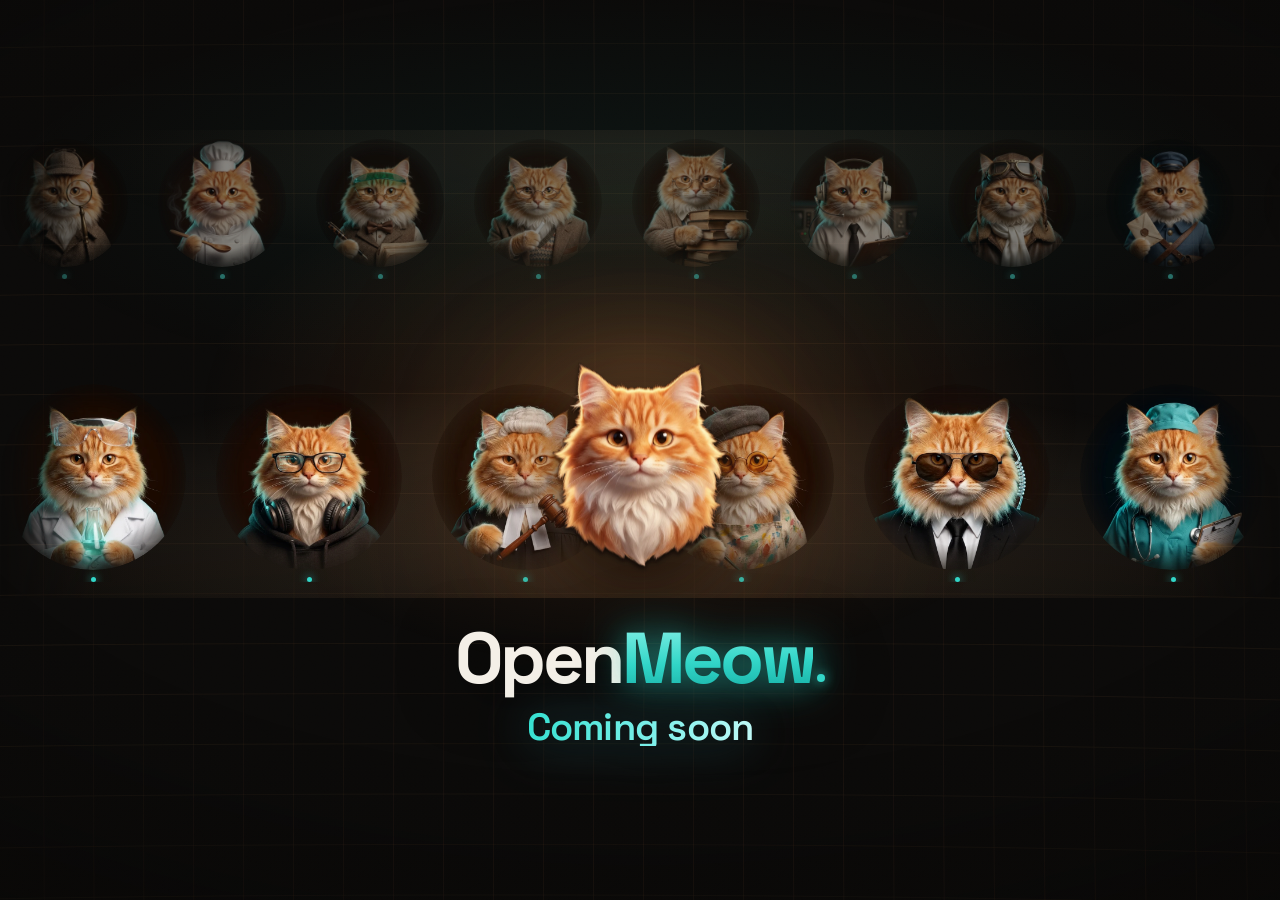
==== commit 9b6d1781: "Preview: wordless telemetry — packets report home, gold job blips" ====
--- a/preview.html
+++ b/preview.html
@@ -127,6 +127,21 @@
   .tile:nth-child(odd) .led { animation-delay: -1.1s; }
   .tile:nth-child(3n) .led { animation-delay: -.6s; }
   @keyframes beat { 0%,100% { opacity: 1; transform: scale(1);} 50% { opacity: .3; transform: scale(.68);} }
+  .led.burst {
+    background: var(--gold) !important;
+    box-shadow: 0 0 10px rgba(242,179,102,.95), 0 0 22px rgba(242,179,102,.5) !important;
+  }
+  .fly {
+    position: fixed; left: 0; top: 0; width: 7px; height: 7px; border-radius: 50%;
+    background: #A5F6EE;
+    box-shadow: 0 0 10px rgba(134,241,231,.9), 0 0 22px rgba(51,214,200,.5);
+    z-index: 4; pointer-events: none;
+  }
+  .heropulse {
+    position: absolute; inset: -14%; z-index: 0; border-radius: 50%;
+    background: radial-gradient(circle, rgba(255,190,120,.34) 0%, transparent 62%);
+    opacity: 0; pointer-events: none;
+  }
   .cat-wrap {
     position: absolute; z-index: 5;
     left: 50%; bottom: 0;
@@ -140,6 +155,7 @@
     to   { opacity: 1; transform: translate(-50%, 0); }
   }
   .cat {
+    position: relative; z-index: 1;
     width: 100%; height: auto;
     aspect-ratio: 1 / 1;
     object-fit: contain;
@@ -280,6 +296,7 @@
       </div>
     </div>
     <span class="cat-wrap">
+      <span class="heropulse" aria-hidden="true"></span>
       <img class="cat" src="cat.webp" width="316" height="316"
            alt="A fluffy ginger cat, the OpenMeow orchestrator, gazing calmly at you" />
     </span>
@@ -400,6 +417,55 @@
     requestAnimationFrame(loop);
   })(0);
 })();
+(() => {
+  const rm = matchMedia('(prefers-reduced-motion: reduce)').matches;
+  if (rm) return;
+  const hero = document.querySelector('.cat-wrap');
+  const pulse = document.querySelector('.heropulse');
+  const leds = [...document.querySelectorAll('.tile .led')];
+  const visTiles = () => [...document.querySelectorAll('.tile img')].filter(el => {
+    const r = el.getBoundingClientRect();
+    return r.width > 0 && r.right > 40 && r.left < innerWidth - 40;
+  });
+  const quad = (p0, p1, p2, t) => {
+    const u = 1 - t;
+    return { x: u*u*p0.x + 2*u*t*p1.x + t*t*p2.x, y: u*u*p0.y + 2*u*t*p1.y + t*t*p2.y };
+  };
+  function firePacket() {
+    if (document.hidden) return;
+    const tiles = visTiles();
+    if (!tiles.length) return;
+    const el = tiles[(Math.random() * tiles.length) | 0];
+    const a = el.getBoundingClientRect();
+    const hb = hero.getBoundingClientRect();
+    const p0 = { x: a.left + a.width / 2, y: a.top + a.height / 2 };
+    const p2 = { x: hb.left + hb.width / 2, y: hb.top + hb.height * 0.42 };
+    const p1 = { x: (p0.x + p2.x) / 2, y: Math.min(p0.y, p2.y) - 60 - Math.random() * 60 };
+    const d = document.createElement('span');
+    d.className = 'fly';
+    document.body.appendChild(d);
+    const N = 26, frames = [];
+    for (let i = 0; i <= N; i++) {
+      const q = quad(p0, p1, p2, i / N);
+      frames.push({ transform: `translate(${(q.x - 3.5).toFixed(1)}px, ${(q.y - 3.5).toFixed(1)}px)`,
+                    opacity: i < 2 ? 0.15 : (i > N - 3 ? 0.3 : 0.95) });
+    }
+    const anim = d.animate(frames, { duration: 980 + Math.random() * 380, easing: 'ease-in' });
+    anim.onfinish = () => {
+      d.remove();
+      pulse.animate([{ opacity: 0 }, { opacity: 1 }, { opacity: 0 }], { duration: 640, easing: 'ease-out' });
+    };
+  }
+  function blip() {
+    if (document.hidden) return;
+    const led = leds[(Math.random() * leds.length) | 0];
+    led.classList.add('burst');
+    setTimeout(() => led.classList.remove('burst'), 650);
+  }
+  setTimeout(firePacket, 1900);
+  setInterval(firePacket, 3100);
+  setInterval(blip, 1600);
+})();
 </script>
 </body>
 </html>
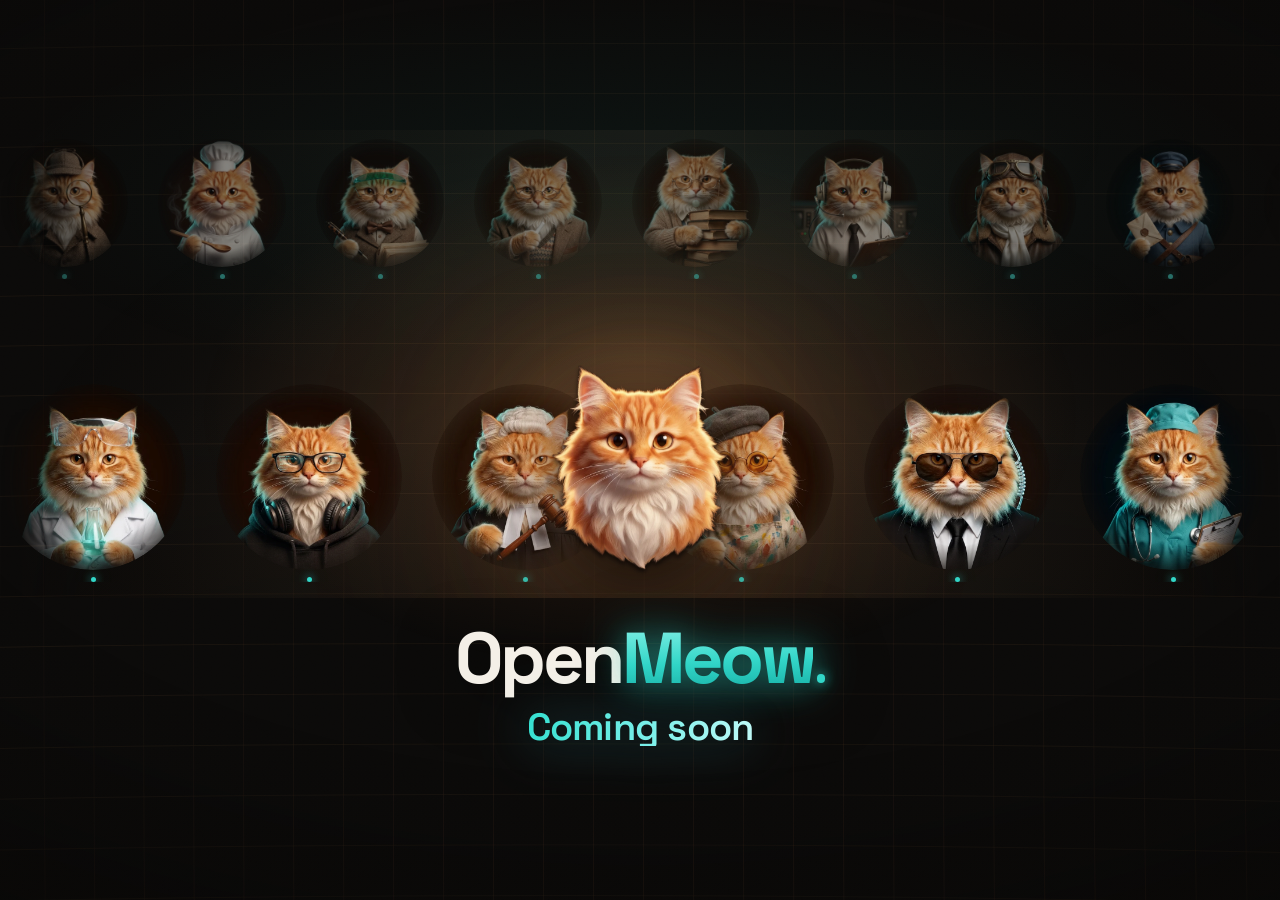
==== commit 7f0350c1: "Soften parade wash: taller falloff, no band edges, quieter pool of light" ====
--- a/preview.html
+++ b/preview.html
@@ -79,11 +79,11 @@
     mask-image: linear-gradient(90deg, transparent 0, #000 7%, #000 93%, transparent 100%);
   }
   .parade::before {
-    content: ''; position: absolute; inset: -6% 0; z-index: 0; pointer-events: none;
+    content: ''; position: absolute; inset: -22% -4%; z-index: 0; pointer-events: none;
     background:
-      radial-gradient(74% 42% at 50% 84%, rgba(218,180,134,.17) 0%, rgba(218,180,134,.06) 52%, transparent 76%),
-      radial-gradient(64% 30% at 50% 10%, rgba(218,180,134,.09) 0%, transparent 70%),
-      linear-gradient(180deg, transparent 68%, rgba(8,5,3,.4) 100%);
+      radial-gradient(56% 68% at 50% 72%, rgba(218,180,134,.13) 0%, rgba(218,180,134,.05) 46%, rgba(218,180,134,.015) 66%, transparent 82%),
+      radial-gradient(48% 52% at 50% 14%, rgba(218,180,134,.06) 0%, transparent 72%),
+      linear-gradient(180deg, transparent 56%, rgba(8,5,3,.22) 82%, rgba(8,5,3,.34) 100%);
   }
   .row { position: absolute; left: 0; right: 0; overflow: hidden; }
   .row-far { top: 2%; z-index: 1; --tw: clamp(74px, 12.5vw, 128px); opacity: .62; filter: saturate(.85) brightness(.82) blur(.4px); }
